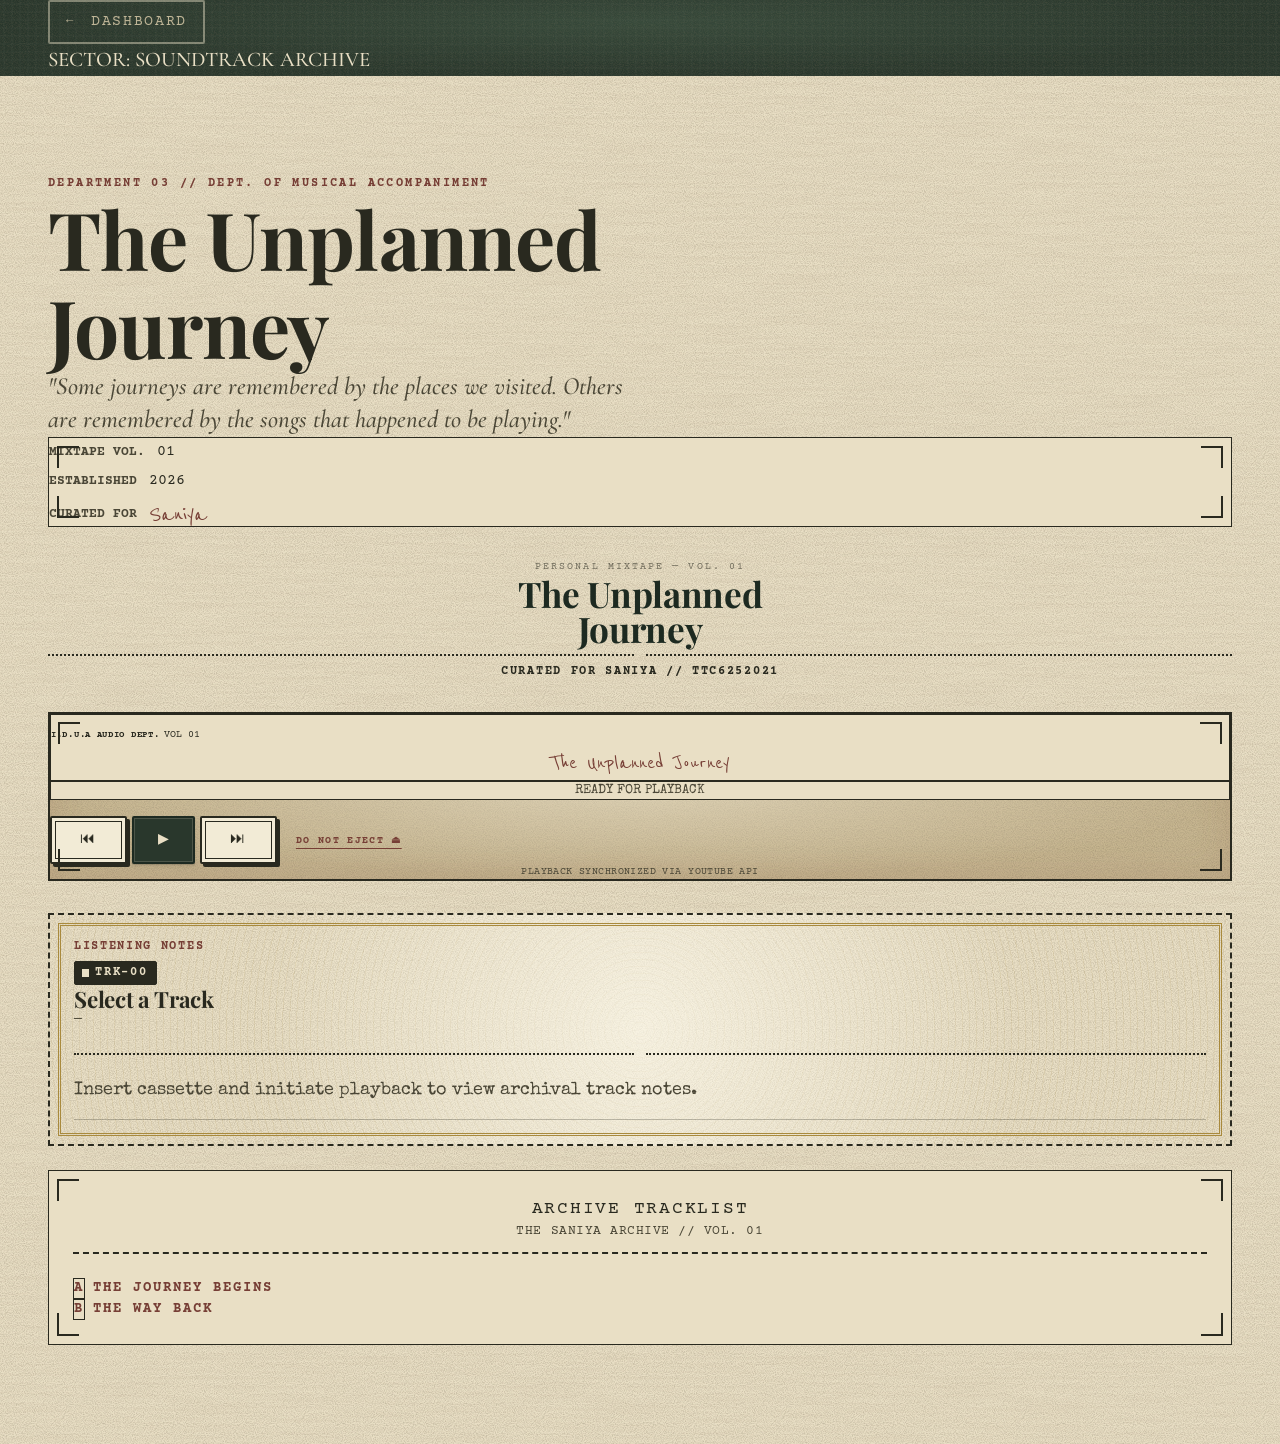
==== soundtrack.html @ a076aa83 "Create soundtrack.html" ====
<!DOCTYPE html>
<html lang="en" class="no-js">
<head>
  <meta charset="utf-8">
  <meta name="viewport" content="width=device-width, initial-scale=1, viewport-fit=cover">
  <meta name="theme-color" content="#29372C">
  <title>Soundtrack Archive · The Saniya Archive</title>
  <meta name="description" content="A personal music collection belonging to the fictional travel archive.">

  <!-- Fonts -->
  <link rel="preconnect" href="https://fonts.googleapis.com">
  <link rel="preconnect" href="https://fonts.gstatic.com" crossorigin>
  <link href="https://fonts.googleapis.com/css2?family=Cormorant+Garamond:ital,wght@0,500;0,600;0,700;1,500&family=Courier+Prime:ital,wght@0,400;0,700;1,400&family=Playfair+Display:wght@600;700;800&family=Reenie+Beanie&family=Special+Elite&display=swap" rel="stylesheet">

  <!-- Core Design System -->
  <link rel="stylesheet" href="css/style.css">
  <link rel="stylesheet" href="css/animations.css">
  <link rel="stylesheet" href="css/responsive.css">
  
  <!-- Soundtrack Specific Styles -->
  <link rel="stylesheet" href="css/soundtrack.css">
</head>
<body class="surface-grain page-enter">
  <a class="skip-link" href="#soundtrack-main">Skip to soundtrack</a>

  <!-- A. ARCHIVE HEADER -->
  <header class="archive-header surface-forest no-print">
    <div class="container container--max header-inner">
      <div class="header-brand">
        <a href="dashboard.html" class="btn btn--secondary btn--sm on-dark" style="border-color: var(--border-on-dark); color: var(--text-inverse-muted);" aria-label="Return to Dashboard">
          ← <span class="t-doc hidden-mobile" style="margin-left: 0.5rem;">DASHBOARD</span>
        </a>
      </div>
      <div class="header-meta">
        <span class="header-indicator">SECTOR: SOUNDTRACK ARCHIVE</span>
      </div>
    </div>
  </header>

  <!-- MAIN SOUNDTRACK VIEW -->
  <main id="soundtrack-main" class="container container--max section">
    
    <!-- B. INTRODUCTION -->
    <section class="registry-intro flex-between mb-6 stagger js-reveal">
      <div class="intro-text" style="max-width: 38rem;">
        <p class="t-eyebrow">Department 03 // Dept. of Musical Accompaniment</p>
        <h1 class="t-display mt-2">The Unplanned Journey</h1>
        <p class="t-subhead mt-2">"Some journeys are remembered by the places we visited. Others are remembered by the songs that happened to be playing."</p>
      </div>
      <div class="intro-meta surface-parchment border-ink p-4 frame-corners" style="min-width: 16rem;">
        <div class="doc-field"><span class="doc-field__label">MIXTAPE VOL.</span><span class="t-doc font-bold">01</span></div>
        <div class="doc-field"><span class="doc-field__label">ESTABLISHED</span><span class="t-doc font-bold">2026</span></div>
        <div class="doc-field"><span class="doc-field__label">CURATED FOR</span><span class="t-hand t-accent" style="font-size: 1.6rem; transform: translateY(4px); display: inline-block;">Saniya</span></div>
      </div>
    </section>

    <div class="grid grid--custom mt-6 js-reveal">
      
      <!-- C. THE LISTENING ROOM (Left Column) -->
      <div class="listening-room stack stack--lg">
        
        <!-- 1. Original Vintage Album Cover -->
        <div class="album-cover-wrapper lift" aria-label="Album cover: The Unplanned Journey">
          <div class="album-cover">
            <!-- CSS Illustrated Artwork -->
            <div class="album-art-sun"></div>
            <div class="album-art-road"></div>
            <!-- Cover Typography -->
            <div class="album-cover-text t-center">
              <p class="t-doc t-caps mb-1" style="font-size: 0.65rem; letter-spacing: 0.2em; color: rgba(41,41,31,0.6);">Personal Mixtape — Vol. 01</p>
              <h2 class="t-display" style="color: var(--forest-deep); line-height: 1; font-size: 2.2rem;">The Unplanned<br>Journey</h2>
              <div class="divider divider--dotted" style="border-color: rgba(41,41,31,0.3); margin-block: 0.5rem;"></div>
              <p class="t-label" style="color: var(--ink);">CURATED FOR SANIYA // TTC6252021</p>
            </div>
          </div>
        </div>

        <!-- 2. The Interactive Cassette Player -->
        <div class="cassette-deck surface-aged border-ink-2 frame-corners">
          
          <div class="cassette-physical mb-4" id="cassette-visual">
            <div class="cassette-shell">
              <div class="cassette-screws top-left"></div>
              <div class="cassette-screws top-right"></div>
              <div class="cassette-screws bottom-left"></div>
              <div class="cassette-screws bottom-right"></div>
              
              <div class="cassette-label surface-parchment border-ink">
                <div class="label-header flex-between mb-1">
                  <span class="t-doc t-caps" style="font-size: 0.55rem; font-weight: bold;">I.D.U.A Audio Dept.</span>
                  <span class="t-doc font-bold" style="font-size: 0.65rem;">VOL 01</span>
                </div>
                <div class="label-title t-center mb-1">
                  <span class="t-hand" style="font-size: 1.5rem; line-height: 1; color: var(--oxide);">The Unplanned Journey</span>
                </div>
                
                <div class="tape-window border-ink">
                  <div class="reel reel-left"><div class="reel-teeth"></div></div>
                  <div class="tape-bridge"></div>
                  <div class="reel reel-right"><div class="reel-teeth"></div></div>
                </div>

                <div class="label-footer mt-2 t-center">
                  <p class="t-note text-muted" style="font-size: 0.8rem;" id="cassette-status">READY FOR PLAYBACK</p>
                </div>
              </div>
              <div class="cassette-bottom-trap"></div>
            </div>
          </div>

          <!-- Controls -->
          <div class="cassette-controls flex-between">
            <button class="btn btn--doc control-btn" id="btn-prev" aria-label="Previous Track">
              <span class="control-icon">⏮</span>
            </button>
            <button class="btn btn--primary control-btn play-btn" id="btn-play-pause" aria-label="Play or Pause">
              <span class="control-icon" id="play-icon">▶</span>
            </button>
            <button class="btn btn--doc control-btn" id="btn-next" aria-label="Next Track">
              <span class="control-icon">⏭</span>
            </button>
            <button class="btn btn--text control-btn eject-btn" id="btn-eject" aria-label="Eject Cassette">
              <span class="t-label text-muted" style="font-size: 0.6rem;">DO NOT EJECT ⏏</span>
            </button>
          </div>

          <!-- Invisible YouTube Player Target -->
          <div id="yt-player-container" style="display: none;"></div>
          <p class="t-meta text-muted t-center mt-3" style="font-size: 0.65rem;">PLAYBACK SYNCHRONIZED VIA YOUTUBE API</p>

        </div>

        <!-- 3. Listening Notes (Revealed on play) -->
        <article class="listening-notes surface-certificate border-dashed p-5 lift" id="listening-notes-card">
          <div class="flex-between mb-3">
            <h3 class="t-label t-accent">Listening Notes</h3>
            <span class="badge badge--classified" id="track-id-badge">TRK-00</span>
          </div>
          <h4 class="t-display mb-1" id="note-title" style="font-size: 1.4rem;">Select a Track</h4>
          <p class="t-meta text-muted mb-3" id="note-artist">—</p>
          <div class="divider divider--dotted"></div>
          <p class="t-note text-secondary mt-3" id="note-description">Insert cassette and initiate playback to view archival track notes.</p>
          
          <div class="mt-4 pt-3 flex-between" style="border-top: 1px solid var(--border-soft);">
            <a href="#" target="_blank" rel="noopener noreferrer" id="external-link-btn" class="btn btn--text btn--sm" style="display: none;">Open Original Source ↗</a>
          </div>
        </article>

      </div>

      <!-- D. THE MIXTAPE INSERT (Right Column: Tracklist) -->
      <div class="mixtape-insert surface-parchment border-ink frame-corners p-5 shadow-floating">
        <header class="doc-header mb-5" style="border-bottom: 2px dashed var(--border-ink); padding-bottom: var(--sp-3);">
          <h3 class="t-doc font-bold t-caps" style="font-size: 1.1rem; letter-spacing: 0.1em;">Archive Tracklist</h3>
          <p class="t-meta text-muted mt-1">THE SANIYA ARCHIVE // VOL. 01</p>
        </header>

        <!-- Side A -->
        <div class="tracklist-side mb-5">
          <h4 class="t-label t-accent mb-3" style="font-size: 0.9rem; display: flex; align-items: center; gap: 0.5rem;">
            <span class="side-badge border-ink">A</span> THE JOURNEY BEGINS
          </h4>
          <ul class="tracklist-ul" id="tracklist-side-a">
            <!-- Populated via JS -->
          </ul>
        </div>

        <!-- Side B -->
        <div class="tracklist-side">
          <h4 class="t-label t-accent mb-3" style="font-size: 0.9rem; display: flex; align-items: center; gap: 0.5rem;">
            <span class="side-badge border-ink">B</span> THE WAY BACK
          </h4>
          <ul class="tracklist-ul" id="tracklist-side-b">
            <!-- Populated via JS -->
          </ul>
        </div>
      </div>

    </div>
  </main>

  <!-- Easter Egg Toast Container -->
  <div id="toast-container" class="toast-container" aria-live="polite"></div>

  <!-- Load YouTube IFrame API -->
  <script src="https://www.youtube.com/iframe_api"></script>
  <script src="js/soundtrack.js"></script>
</body>
</html>
---- css/style.css ----
/* ==========================================================================
   THE SANIYA ARCHIVE — style.css
   Stage 02 · Design System & Visual Identity
   --------------------------------------------------------------------------
   Contents
     01  Design tokens (colour, type, space, shadow, z-index, motion)
     02  Reset & base elements
     03  Typography classes
     04  Layout utilities (container, stack, grid, cluster)
     05  Paper surfaces & textures
     06  Borders, frames & dividers
     07  Buttons
     08  Form fields (fill-in-the-blank style)
     09  Cards (parchment, passport, document, classified, polaroid, ticket)
     10  Badges & labels
     11  Document components (header, serial, fields, signature, seal, barcode…)
     12  Stamps (CSS impression system)
     13  Envelope (structure only; motion lives in animations.css)
     14  Icons
     15  Utilities

   Naming: block, block__element, block--modifier. No framework, no prefix.
   Mobile-first: everything here is the mobile baseline. Larger screens are
   handled in responsive.css. Motion is handled in animations.css.
   ========================================================================== */


/* ==========================================================================
   01  DESIGN TOKENS
   ========================================================================== */
:root {

  /* ---- Raw palette ------------------------------------------------------ */
  /* Brief-mandated primaries */
  --parchment:      #E9DFC5;
  --aged-paper:     #C6B58F;
  --ink:            #29291F;
  --forest:         #29372C;
  --oxide:          #763E35;

  /* Supporting tones */
  --dusty-cream:    #F2EBD6;   /* lightest paper, raised surfaces      */
  --warm-beige:     #D9CBA6;   /* secondary background                 */
  --faded-brown:    #8A6F4D;   /* stains, faded print, archived        */
  --antique-gold:   #A98A3D;   /* seals, rules, ornaments              */
  --gold-light:     #CDAE66;   /* gold on dark surfaces                */
  --muted-olive:    #5F6238;   /* approved / field tones               */
  --ink-soft:       #4A4636;   /* secondary text                       */
  --ink-muted:      #5E5843;   /* tertiary text (AA on parchment)      */
  --forest-deep:    #1D2A21;
  --forest-light:   #3A4F40;
  --oxide-deep:     #5A2E27;
  --oxide-light:    #93534A;
  --stamp-teal:     #2F6F7E;   /* the oval "CALL ME IF YOU GET LOST" ink */
  --stamp-blue:     #2C4F7C;   /* "certified by" ink                   */

  /* ---- Semantic colour -------------------------------------------------- */
  /* Backgrounds */
  --bg-primary:     var(--parchment);
  --bg-secondary:   var(--warm-beige);
  --bg-aged:        var(--aged-paper);
  --bg-inverse:     var(--forest);
  --bg-inverse-deep:var(--forest-deep);

  /* Surfaces */
  --surface:        var(--dusty-cream);
  --surface-raised: #F7F1E0;
  --surface-sunken: var(--warm-beige);
  --surface-dark:   var(--forest);

  /* Text */
  --text-primary:   var(--ink);
  --text-secondary: var(--ink-soft);
  --text-muted:     var(--ink-muted);
  --text-inverse:   var(--parchment);
  --text-inverse-muted: #BFB597;
  --text-accent:    var(--oxide);
  --text-link:      var(--oxide);

  /* Accents */
  --accent-primary:   var(--forest);
  --accent-secondary: var(--oxide);
  --accent-gold:      var(--antique-gold);

  /* Borders */
  --border-ink:     var(--ink);
  --border-soft:    rgba(41, 41, 31, 0.28);
  --border-faint:   rgba(41, 41, 31, 0.14);
  --border-gold:    var(--antique-gold);
  --border-on-dark: rgba(233, 223, 197, 0.45);

  /* Interactive states */
  --interactive:         var(--forest);
  --interactive-hover:   var(--forest-light);
  --interactive-active:  var(--forest-deep);
  --interactive-wash:    rgba(41, 55, 44, 0.08);   /* hover tint on paper */
  --interactive-wash-strong: rgba(41, 55, 44, 0.16);
  --focus-ring:          var(--stamp-teal);
  --focus-ring-on-dark:  var(--gold-light);
  --disabled-bg:         rgba(41, 41, 31, 0.08);
  --disabled-text:       rgba(41, 41, 31, 0.45);
  --disabled-border:     rgba(41, 41, 31, 0.25);

  /* Status */
  --success:        #3F5B34;
  --success-wash:   rgba(63, 91, 52, 0.12);
  --warning:        #7A5212;
  --warning-wash:   rgba(169, 138, 61, 0.2);
  --danger:         var(--oxide);
  --danger-wash:    rgba(118, 62, 53, 0.12);
  --info:           var(--stamp-teal);
  --info-wash:      rgba(47, 111, 126, 0.12);

  /* ---- Typography ------------------------------------------------------- */
  --font-display: "Playfair Display", "Times New Roman", Georgia, serif;  /* headings            */
  --font-doc:     "Courier Prime", "Courier New", Courier, monospace;      /* official documents  */
  --font-type:    "Special Elite", "Courier New", Courier, monospace;      /* typewriter notes    */
  --font-serif:   "Cormorant Garamond", Georgia, "Times New Roman", serif; /* body / supporting   */
  --font-hand:    "Reenie Beanie", "Special Elite", cursive;               /* filled-in fields & signatures only */

  /* Fluid type scale (mobile-first; clamp handles every width) */
  --fs-display:   clamp(2.6rem, 1.6rem + 5.2vw, 5rem);
  --fs-h1:        clamp(2.1rem, 1.5rem + 3vw, 3.4rem);
  --fs-h2:        clamp(1.6rem, 1.25rem + 1.8vw, 2.4rem);
  --fs-h3:        clamp(1.25rem, 1.1rem + 0.8vw, 1.65rem);
  --fs-lead:      clamp(1.3rem, 1.2rem + 0.5vw, 1.55rem);
  --fs-body:      1.25rem;     /* Cormorant runs small; 20px reads as ~16px */
  --fs-body-sm:   1.1rem;
  --fs-doc:       0.9375rem;   /* 15px Courier Prime body inside documents  */
  --fs-meta:      0.8125rem;   /* 13px metadata                             */
  --fs-label:     0.75rem;     /* 12px uppercase labels                     */
  --fs-note:      1.1rem;      /* Special Elite annotations                 */
  --fs-hand:      1.9rem;      /* Reenie Beanie is small on the line        */

  --lh-tight:     1.1;
  --lh-heading:   1.2;
  --lh-snug:      1.35;
  --lh-body:      1.55;
  --lh-doc:       1.6;

  --ls-tight:    -0.01em;
  --ls-normal:    0;
  --ls-wide:      0.08em;
  --ls-label:     0.14em;
  --ls-stamp:     0.2em;

  --fw-regular:   400;
  --fw-medium:    500;
  --fw-semibold:  600;
  --fw-bold:      700;

  /* ---- Spacing (4px base, rem) ----------------------------------------- */
  --sp-0:   0;
  --sp-1:   0.25rem;   /*  4 */
  --sp-2:   0.5rem;    /*  8 */
  --sp-3:   0.75rem;   /* 12 */
  --sp-4:   1rem;      /* 16 */
  --sp-5:   1.5rem;    /* 24 */
  --sp-6:   2rem;      /* 32 */
  --sp-7:   3rem;      /* 48 */
  --sp-8:   4rem;      /* 64 */
  --sp-9:   6rem;      /* 96 */

  --section-space:  clamp(3rem, 2rem + 5vw, 6rem);
  --gutter:         1rem;               /* raised in responsive.css */
  --card-pad:       var(--sp-5);
  --card-pad-sm:    var(--sp-4);
  --touch-min:      48px;               /* minimum interactive target */

  /* ---- Widths ----------------------------------------------------------- */
  --w-narrow:   34rem;    /* single document / form          */
  --w-content:  44rem;    /* reading column                  */
  --w-wide:     64rem;    /* card grids                      */
  --w-max:      76rem;    /* showcase / desktop chrome       */

  /* ---- Radius (documents are square; the licence card is the exception) -- */
  --radius-0:       0;
  --radius-1:       2px;
  --radius-2:       4px;
  --radius-license: 1.6rem;   /* rounded passport / licence card corner */
  --radius-round:   50%;

  /* ---- Shadows (printed paper, never glossy UI) ------------------------ */
  --shadow-1: 0 1px 1px rgba(41, 41, 31, 0.18), 0 2px 4px rgba(41, 41, 31, 0.1);
  --shadow-2: 0 1px 2px rgba(41, 41, 31, 0.2), 0 4px 8px rgba(41, 41, 31, 0.14), 0 10px 18px -6px rgba(41, 41, 31, 0.16);
  --shadow-3: 0 2px 3px rgba(41, 41, 31, 0.22), 0 8px 16px rgba(41, 41, 31, 0.16), 0 22px 36px -10px rgba(41, 41, 31, 0.28);
  --shadow-stack: 0 2px 0 var(--dusty-cream), 0 3px 0 rgba(41, 41, 31, 0.28),
                  0 5px 0 var(--surface), 0 6px 0 rgba(41, 41, 31, 0.2),
                  0 14px 22px -6px rgba(41, 41, 31, 0.32);
  --shadow-hard:  3px 3px 0 var(--ink);
  --shadow-edge:  inset 0 0 36px rgba(118, 62, 53, 0.14);     /* aged paper edge burn */
  --shadow-press: inset 0 2px 5px rgba(41, 41, 31, 0.35);
  --shadow-photo: 0 2px 3px rgba(41, 41, 31, 0.3), 0 10px 18px -4px rgba(41, 41, 31, 0.4);

  /* ---- Layers ----------------------------------------------------------- */
  --z-below:    -1;
  --z-base:      0;
  --z-content:   1;
  --z-raised:   10;
  --z-stamp:    20;
  --z-sticky:  100;
  --z-overlay: 500;
  --z-modal:  1000;
  --z-toast:  1100;

  /* ---- Motion ----------------------------------------------------------- */
  --dur-fast:   150ms;
  --dur-base:   280ms;
  --dur-slow:   600ms;
  --dur-reveal: 700ms;
  --ease-paper: cubic-bezier(0.22, 0.61, 0.36, 1);   /* soft settle  */
  --ease-stamp: cubic-bezier(0.3, 0.8, 0.3, 1);      /* quick press  */
  --ease-flip:  cubic-bezier(0.45, 0.05, 0.25, 1);

  /* ---- Texture assets (paths are relative to this stylesheet) ----------- */
  --tx-grain:   url("../assets/textures/grain.svg");
  --tx-fibers:  url("../assets/textures/fibers.svg");
  --tx-stain:   url("../assets/textures/stain.svg");
  --tx-scuff:   url("../assets/textures/scuff.svg");
  --tx-weave:   url("../assets/textures/weave.svg");
  --tx-ink-mask:url("../assets/textures/ink-mask.svg");
  --img-star:       url("../assets/icons/star.svg");
  --img-star-light: url("../assets/icons/star-light.svg");
}


/* ==========================================================================
   02  RESET & BASE
   ========================================================================== */
*,
*::before,
*::after { box-sizing: border-box; }

html {
  -webkit-text-size-adjust: 100%;
  text-size-adjust: 100%;
  scroll-behavior: smooth;
  color-scheme: light;
}

body {
  margin: 0;
  min-height: 100vh;
  min-height: 100dvh;
  font-family: var(--font-serif);
  font-size: var(--fs-body);
  font-weight: var(--fw-medium);
  line-height: var(--lh-body);
  color: var(--text-primary);
  background-color: var(--bg-primary);
  background-image: var(--tx-grain), var(--tx-fibers);
  background-size: 240px 240px, 420px 420px;
  -webkit-font-smoothing: antialiased;
  -moz-osx-font-smoothing: grayscale;
  text-rendering: optimizeLegibility;
  overflow-x: hidden;
  /* keep content clear of phone notches / home bars */
  padding-left:  env(safe-area-inset-left);
  padding-right: env(safe-area-inset-right);
}

img, svg, video, canvas { display: block; max-width: 100%; height: auto; }
img { font-style: italic; }   /* alt text reads as a caption if an image fails */

h1, h2, h3, h4, h5, h6, p, figure, blockquote, dl, dd { margin: 0; }
ul, ol { margin: 0; padding: 0; list-style: none; }

button, input, select, textarea { font: inherit; color: inherit; }
button { cursor: pointer; }

a {
  color: var(--text-link);
  text-decoration-thickness: 1px;
  text-underline-offset: 0.2em;
  transition: color var(--dur-fast) var(--ease-paper);
}
a:hover { color: var(--oxide-deep); text-decoration-thickness: 2px; }

::selection { background: var(--forest); color: var(--parchment); }

:focus-visible {
  outline: 3px solid var(--focus-ring);
  outline-offset: 3px;
}
.on-dark :focus-visible,
.surface-forest :focus-visible { outline-color: var(--focus-ring-on-dark); }

[hidden] { display: none !important; }

.visually-hidden {
  position: absolute !important;
  width: 1px; height: 1px;
  margin: -1px; padding: 0; border: 0;
  overflow: hidden;
  clip: rect(0 0 0 0);
  clip-path: inset(50%);
  white-space: nowrap;
}

.skip-link {
  position: absolute;
  left: var(--sp-4); top: -4rem;
  z-index: var(--z-toast);
  padding: var(--sp-3) var(--sp-4);
  background: var(--ink); color: var(--parchment);
  font-family: var(--font-doc); font-size: var(--fs-meta);
  text-decoration: none;
}
.skip-link:focus { top: var(--sp-4); }


/* ==========================================================================
   03  TYPOGRAPHY CLASSES
   Each font has one job:
     Playfair Display ........ headings
     Courier Prime ........... anything printed on an official document
     Special Elite ........... typewritten annotations / notes
     Cormorant Garamond ...... body & supporting prose
     Reenie Beanie ........... ink written by hand (filled fields, signatures)
   ========================================================================== */
.t-display {
  font-family: var(--font-display);
  font-size: var(--fs-display);
  font-weight: var(--fw-bold);
  line-height: var(--lh-tight);
  letter-spacing: var(--ls-tight);
  text-wrap: balance;
}
.t-h1, h1 {
  font-family: var(--font-display);
  font-size: var(--fs-h1);
  font-weight: var(--fw-bold);
  line-height: var(--lh-heading);
  letter-spacing: var(--ls-tight);
  text-wrap: balance;
}
.t-h2, h2 {
  font-family: var(--font-display);
  font-size: var(--fs-h2);
  font-weight: var(--fw-semibold);
  line-height: var(--lh-heading);
  text-wrap: balance;
}
.t-h3, h3 {
  font-family: var(--font-display);
  font-size: var(--fs-h3);
  font-weight: var(--fw-semibold);
  line-height: var(--lh-snug);
}
.t-subhead {
  font-family: var(--font-serif);
  font-size: var(--fs-lead);
  font-style: italic;
  font-weight: var(--fw-medium);
  line-height: var(--lh-snug);
  color: var(--text-secondary);
}
.t-lead {
  font-size: var(--fs-lead);
  line-height: var(--lh-snug);
  text-wrap: pretty;
}
.t-body    { font-size: var(--fs-body);    line-height: var(--lh-body); text-wrap: pretty; }
.t-body-sm { font-size: var(--fs-body-sm); line-height: var(--lh-body); }

.t-doc {
  font-family: var(--font-doc);
  font-size: var(--fs-doc);
  line-height: var(--lh-doc);
  font-weight: var(--fw-regular);
}
.t-meta {
  font-family: var(--font-doc);
  font-size: var(--fs-meta);
  line-height: var(--lh-snug);
  letter-spacing: 0.04em;
  color: var(--text-secondary);
}
.t-label {
  font-family: var(--font-doc);
  font-size: var(--fs-label);
  font-weight: var(--fw-bold);
  line-height: 1.3;
  letter-spacing: var(--ls-label);
  text-transform: uppercase;
}
.t-note {
  font-family: var(--font-type);
  font-size: var(--fs-note);
  line-height: var(--lh-snug);
  color: var(--text-secondary);
}
.t-hand {
  font-family: var(--font-hand);
  font-size: var(--fs-hand);
  line-height: 1;
  color: var(--forest);
}
.t-eyebrow {
  font-family: var(--font-doc);
  font-size: var(--fs-label);
  font-weight: var(--fw-bold);
  letter-spacing: var(--ls-stamp);
  text-transform: uppercase;
  color: var(--text-accent);
}
.t-caps  { text-transform: uppercase; letter-spacing: var(--ls-wide); }
.t-center { text-align: center; }
.t-accent { color: var(--text-accent); }
.t-muted  { color: var(--text-muted); }

/* Prose: default long-form reading styles */
.prose > * + * { margin-top: var(--sp-4); }
.prose p { text-wrap: pretty; max-width: 62ch; }
.prose em { font-style: italic; }
.prose strong { font-weight: var(--fw-bold); }
.prose blockquote {
  padding-left: var(--sp-4);
  border-left: 3px double var(--border-gold);
  font-style: italic;
  color: var(--text-secondary);
}
/* A drop cap for editorial openings */
.dropcap::first-letter {
  float: left;
  font-family: var(--font-display);
  font-weight: var(--fw-bold);
  font-size: 3.6em;
  line-height: 0.82;
  padding: 0.06em 0.1em 0 0;
  color: var(--oxide);
}


/* ==========================================================================
   04  LAYOUT UTILITIES
   ========================================================================== */
.container {
  width: min(100% - 2 * var(--gutter), var(--w-wide));
  margin-inline: auto;
}
.container--narrow  { width: min(100% - 2 * var(--gutter), var(--w-narrow)); }
.container--content { width: min(100% - 2 * var(--gutter), var(--w-content)); }
.container--max     { width: min(100% - 2 * var(--gutter), var(--w-max)); }

.section { padding-block: var(--section-space); }
.section--tight { padding-block: calc(var(--section-space) / 2); }

/* Vertical rhythm: space children by --stack-gap */
.stack > * + * { margin-top: var(--stack-gap, var(--sp-4)); }
.stack--sm { --stack-gap: var(--sp-2); }
.stack--lg { --stack-gap: var(--sp-6); }

/* Horizontal wrapping group (buttons, badges) */
.cluster {
  display: flex;
  flex-wrap: wrap;
  align-items: center;
  gap: var(--cluster-gap, var(--sp-3));
}
.cluster--center { justify-content: center; }
.cluster--lg { --cluster-gap: var(--sp-5); }

/* Grids collapse to one column on mobile; responsive.css widens them */
.grid { display: grid; gap: var(--grid-gap, var(--sp-5)); }
.grid--2, .grid--3, .grid--4 { grid-template-columns: 1fr; }
.grid--auto { grid-template-columns: repeat(auto-fit, minmax(min(100%, 16rem), 1fr)); }
.grid--center { justify-items: center; }

/* Image behaviour */
.img-cover { width: 100%; height: 100%; object-fit: cover; }
.img-ratio { aspect-ratio: var(--ratio, 4 / 3); overflow: hidden; }
.img-ratio > img { width: 100%; height: 100%; object-fit: cover; }
.img-sepia { filter: sepia(0.35) contrast(0.96) saturate(0.85); }


/* ==========================================================================
   05  PAPER SURFACES & TEXTURES
   Seven reusable surfaces. All set their own text colour, so a section can
   swap surface without touching anything inside it.
     .surface-parchment   clean parchment
     .surface-aged        aged paper with edge burn
     .surface-grain       parchment with visible grain & fibres
     .surface-forest      dark forest-green document stock
     .surface-letter      old ruled letter paper
     .surface-certificate parchment + guilloche + gold inner rule
     .surface-distressed  stained, scuffed document
   Textures are small tiling SVGs (<2 KB each) in assets/textures/.
   ========================================================================== */
.surface-parchment {
  color: var(--text-primary);
  background-color: var(--parchment);
}

.surface-grain {
  color: var(--text-primary);
  background-color: var(--parchment);
  background-image: var(--tx-grain), var(--tx-fibers);
  background-size: 240px 240px, 420px 420px;
}

.surface-aged {
  color: var(--text-primary);
  background-color: var(--aged-paper);
  background-image:
    radial-gradient(ellipse at 50% 45%, rgba(242, 235, 214, 0.5) 0%, rgba(242, 235, 214, 0) 70%),
    var(--tx-fibers),
    var(--tx-grain);
  background-size: 100% 100%, 420px 420px, 240px 240px;
  box-shadow: var(--shadow-edge);
}

.surface-forest {
  color: var(--text-inverse);
  background-color: var(--forest);
  background-image:
    radial-gradient(ellipse at 50% 30%, rgba(90, 120, 96, 0.28) 0%, rgba(41, 55, 44, 0) 70%),
    var(--tx-weave),
    var(--tx-grain);
  background-size: 100% 100%, 8px 8px, 240px 240px;
  --text-secondary: var(--text-inverse-muted);
  --text-muted: var(--text-inverse-muted);
  --text-accent: var(--gold-light);
  --text-link: var(--gold-light);
  --border-ink: var(--parchment);
  --border-soft: var(--border-on-dark);
}

/* Cream stock with faint rules and a left margin line, like a written letter. */
.surface-letter {
  color: var(--text-primary);
  background-color: var(--dusty-cream);
  background-image:
    linear-gradient(90deg, transparent 3.2rem, rgba(118, 62, 53, 0.28) 3.2rem,
      rgba(118, 62, 53, 0.28) calc(3.2rem + 1px), transparent calc(3.2rem + 1px)),
    repeating-linear-gradient(180deg, transparent 0, transparent 1.74rem,
      rgba(47, 111, 126, 0.2) 1.74rem, rgba(47, 111, 126, 0.2) calc(1.74rem + 1px)),
    linear-gradient(90deg, rgba(41, 41, 31, 0) 48%, rgba(41, 41, 31, 0.06) 50%, rgba(41, 41, 31, 0) 52%), /* centre fold */
    var(--tx-fibers);
  background-size: 100% 100%, 100% 1.75rem, 100% 100%, 420px 420px;
  background-position: 0 0, 0 1.2rem, 0 0, 0 0;
  line-height: 1.75rem;
}
.surface-letter > * { padding-left: 4rem; }   /* keep text right of the margin line */

/* Certificate: soft lit centre, guilloche rosette, double gold inner rule. */
.surface-certificate {
  position: relative;
  color: var(--text-primary);
  background-color: var(--parchment);
  background-image:
    radial-gradient(circle at 50% 50%, rgba(255, 252, 240, 0.65) 0%, rgba(255, 252, 240, 0) 62%),
    repeating-radial-gradient(circle at 50% 50%, rgba(169, 138, 61, 0.1) 0 1px, transparent 1px 7px),
    var(--tx-grain);
  background-size: 100% 100%, 100% 100%, 240px 240px;
}
.surface-certificate::before {
  content: "";
  position: absolute;
  inset: var(--sp-2);
  border: 3px double var(--border-gold);
  pointer-events: none;
}

/* Distressed: coffee-ring stains, scuffs and a tea-coloured edge. */
.surface-distressed {
  color: var(--text-primary);
  background-color: var(--parchment);
  background-image:
    var(--tx-stain),
    var(--tx-scuff),
    radial-gradient(ellipse at 50% 50%, rgba(233, 223, 197, 0) 55%, rgba(138, 111, 77, 0.35) 100%),
    var(--tx-grain);
  background-size: 140% 140%, 360px 360px, 100% 100%, 240px 240px;
  background-position: 30% 40%, 0 0, 0 0, 0 0;
  box-shadow: var(--shadow-edge);
}


/* ==========================================================================
   06  BORDERS, FRAMES & DIVIDERS
   ========================================================================== */
.border-ink     { border: 1px solid var(--border-ink); }
.border-ink-2   { border: 2px solid var(--border-ink); }
.border-double  { border: 4px double var(--border-ink); }
.border-dashed  { border: 2px dashed var(--border-ink); }
.border-soft    { border: 1px solid var(--border-soft); }
.border-gold    { border: 3px double var(--border-gold); }

/* Inset keyline: a printed rule set inside the paper edge */
.border-inset { position: relative; }
.border-inset::after {
  content: "";
  position: absolute;
  inset: var(--sp-2);
  border: 1px solid var(--border-ink);
  pointer-events: none;
}

/* Decorative corners: four L-shaped brackets, size via --corner-size */
.frame-corners {
  --corner-size: 1.4rem;
  --corner-weight: 2px;
  --corner-color: var(--border-ink);
  --corner-inset: var(--sp-2);
  position: relative;
}
.frame-corners::before {
  content: "";
  position: absolute;
  inset: var(--corner-inset);
  pointer-events: none;
  background:
    linear-gradient(var(--corner-color), var(--corner-color)) top left     / var(--corner-size) var(--corner-weight),
    linear-gradient(var(--corner-color), var(--corner-color)) top left     / var(--corner-weight) var(--corner-size),
    linear-gradient(var(--corner-color), var(--corner-color)) top right    / var(--corner-size) var(--corner-weight),
    linear-gradient(var(--corner-color), var(--corner-color)) top right    / var(--corner-weight) var(--corner-size),
    linear-gradient(var(--corner-color), var(--corner-color)) bottom left  / var(--corner-size) var(--corner-weight),
    linear-gradient(var(--corner-color), var(--corner-color)) bottom left  / var(--corner-weight) var(--corner-size),
    linear-gradient(var(--corner-color), var(--corner-color)) bottom right / var(--corner-size) var(--corner-weight),
    linear-gradient(var(--corner-color), var(--corner-color)) bottom right / var(--corner-weight) var(--corner-size);
  background-repeat: no-repeat;
}
.frame-corners--gold { --corner-color: var(--antique-gold); }

/* Star frame: a ring of stars like the licence card. The stars sit in ::before
   (top & bottom rows) and ::after (left & right columns); `space` repeat keeps
   them evenly distributed with none clipped, at any width. */
.frame-stars {
  --star-size: 1.35rem;
  --star-edge: 0.55rem;
  --star-gap: 0.6rem;
  --star-img-active: var(--img-star);
  position: relative;
  padding: calc(var(--star-edge) + var(--star-size) + var(--sp-4));
}
.frame-stars--light { --star-img-active: var(--img-star-light); }
.frame-stars::before,
.frame-stars::after {
  content: "";
  position: absolute;
  pointer-events: none;
  background-image: var(--star-img-active), var(--star-img-active);
}
.frame-stars::before {
  inset: var(--star-edge);
  background-size: calc(var(--star-size) * 2.3) var(--star-size);   /* wider tile = breathing room */
  background-position: top left, bottom left;
  background-repeat: space no-repeat, space no-repeat;
}
.frame-stars::after {
  inset: calc(var(--star-edge) + var(--star-size) + var(--star-gap)) var(--star-edge);
  background-size: var(--star-size) calc(var(--star-size) * 2.3);
  background-position: top left, top right;
  background-repeat: no-repeat space, no-repeat space;
}
.frame-stars > * { position: relative; z-index: var(--z-content); }

/* Dividers. Optional child (icon / text) sits in the middle. */
.divider {
  display: flex;
  align-items: center;
  gap: var(--sp-3);
  color: var(--border-ink);
  margin-block: var(--sp-5);
}
.divider::before,
.divider::after {
  content: "";
  flex: 1;
  height: 1px;
  background: currentColor;
}
.divider > * { flex: none; font-size: var(--fs-label); }
.divider--double::before,
.divider--double::after { height: 5px; background: none; border-block: 1px solid currentColor; }
.divider--dashed::before,
.divider--dashed::after { background: none; border-top: 2px dashed currentColor; height: 0; }
.divider--dotted::before,
.divider--dotted::after { background: none; border-top: 2px dotted currentColor; height: 0; }
.divider--gold { color: var(--antique-gold); }

/* Ornate: line — diamond — line, no child required */
.divider--ornate { gap: 0; }
.divider--ornate::before { background: linear-gradient(90deg, transparent, currentColor); }
.divider--ornate::after  { background: linear-gradient(270deg, transparent, currentColor); }
.divider--ornate > * { display: none; }
.divider--ornate span:first-child { display: block; }
.divider__diamond {
  display: block;
  width: 0.55rem; height: 0.55rem;
  margin-inline: var(--sp-3);
  background: currentColor;
  transform: rotate(45deg);
}

/* Perforation: the tear-line on a ticket */
.perforation {
  height: 0;
  border-top: 2px dashed var(--border-ink);
  opacity: 0.7;
}


/* ==========================================================================
   07  BUTTONS
   .btn + one of: --primary --secondary --text --doc, optional --danger --sm
   --block. Disabled: [disabled], [aria-disabled="true"] or .is-disabled.
   All hit-targets are at least 48px tall.
   ========================================================================== */
.btn {
  --btn-bg: transparent;
  --btn-fg: var(--ink);
  --btn-border: var(--ink);
  display: inline-flex;
  align-items: center;
  justify-content: center;
  gap: var(--sp-2);
  min-height: var(--touch-min);
  min-width: var(--touch-min);
  padding: 0.7rem 1.5rem;
  font-family: var(--font-doc);
  font-size: var(--fs-meta);
  font-weight: var(--fw-bold);
  letter-spacing: var(--ls-label);
  line-height: 1.2;
  text-transform: uppercase;
  text-decoration: none;
  text-align: center;
  color: var(--btn-fg);
  background: var(--btn-bg);
  border: 2px solid var(--btn-border);
  border-radius: var(--radius-1);
  cursor: pointer;
  -webkit-tap-highlight-color: transparent;
  user-select: none;
  transition:
    background-color var(--dur-fast) var(--ease-paper),
    color var(--dur-fast) var(--ease-paper),
    border-color var(--dur-fast) var(--ease-paper),
    box-shadow var(--dur-fast) var(--ease-paper),
    transform var(--dur-fast) var(--ease-paper);
}
.btn:hover { text-decoration: none; }
.btn:active { transform: translateY(1px); }

/* Primary: forest-green ink block */
.btn--primary {
  --btn-bg: var(--forest);
  --btn-fg: var(--parchment);
  --btn-border: var(--forest-deep);
  box-shadow: inset 0 0 0 1px rgba(233, 223, 197, 0.18), var(--shadow-1);
}
.btn--primary:hover  { --btn-bg: var(--forest-light); color: var(--parchment); }
.btn--primary:active { --btn-bg: var(--forest-deep);  box-shadow: var(--shadow-press); }

/* Secondary: outlined */
.btn--secondary { --btn-border: var(--ink); }
.btn--secondary:hover  { --btn-bg: var(--interactive-wash); color: var(--ink); }
.btn--secondary:active { --btn-bg: var(--interactive-wash-strong); }

/* Text-only */
.btn--text {
  --btn-fg: var(--oxide);
  --btn-border: transparent;
  padding-inline: var(--sp-3);
  text-decoration: underline;
  text-decoration-thickness: 1px;
  text-underline-offset: 0.35em;
}
.btn--text:hover  { --btn-fg: var(--oxide-deep); --btn-bg: var(--danger-wash); text-decoration-thickness: 2px; }
.btn--text:active { --btn-bg: rgba(118, 62, 53, 0.2); }

/* Vintage document button: a paper tag with a hard printed shadow */
.btn--doc {
  --btn-bg: var(--dusty-cream);
  --btn-fg: var(--ink);
  --btn-border: var(--ink);
  font-family: var(--font-type);
  font-weight: var(--fw-regular);
  font-size: 0.95rem;
  letter-spacing: 0.1em;
  padding-inline: 1.75rem;
  box-shadow: var(--shadow-hard), inset 0 0 0 3px var(--dusty-cream), inset 0 0 0 4px var(--ink);
}
.btn--doc:hover  { transform: translate(-1px, -1px); box-shadow: 4px 4px 0 var(--ink), inset 0 0 0 3px var(--dusty-cream), inset 0 0 0 4px var(--ink); }
.btn--doc:active { transform: translate(3px, 3px);   box-shadow: 0 0 0 var(--ink), inset 0 0 0 3px var(--dusty-cream), inset 0 0 0 4px var(--ink); }

/* Modifiers */
.btn--danger  { --btn-bg: var(--oxide); --btn-fg: var(--parchment); --btn-border: var(--oxide-deep); }
.btn--danger:hover  { --btn-bg: var(--oxide-light); color: var(--parchment); }
.btn--danger:active { --btn-bg: var(--oxide-deep); }
.btn--sm    { min-height: 44px; padding: 0.5rem 1rem; font-size: var(--fs-label); }
.btn--block { display: flex; width: 100%; }

/* On dark (forest) surfaces */
.on-dark .btn--primary, .surface-forest .btn--primary {
  --btn-bg: var(--parchment); --btn-fg: var(--forest-deep); --btn-border: var(--parchment);
}
.on-dark .btn--primary:hover, .surface-forest .btn--primary:hover { --btn-bg: #fff9e6; color: var(--forest-deep); }
.on-dark .btn--secondary, .surface-forest .btn--secondary { --btn-fg: var(--parchment); --btn-border: var(--parchment); }
.on-dark .btn--secondary:hover, .surface-forest .btn--secondary:hover { --btn-bg: rgba(233, 223, 197, 0.12); color: var(--parchment); }
.on-dark .btn--text, .surface-forest .btn--text { --btn-fg: var(--gold-light); }

/* Disabled */
.btn:disabled,
.btn[aria-disabled="true"],
.btn.is-disabled {
  --btn-bg: var(--disabled-bg);
  --btn-fg: var(--disabled-text);
  --btn-border: var(--disabled-border);
  color: var(--disabled-text);
  background: var(--disabled-bg);
  border-color: var(--disabled-border);
  border-style: dashed;
  box-shadow: none;
  cursor: not-allowed;
  transform: none;
  text-decoration: none;
  pointer-events: none;
}


/* ==========================================================================
   08  FORM FIELDS
   Fields look like blanks on a printed form: a typed label above a ruled line.
   ========================================================================== */
.input,
.textarea {
  display: block;
  width: 100%;
  min-height: var(--touch-min);
  padding: 0.6rem 0.75rem;
  font-family: var(--font-doc);
  font-size: 1rem;               /* >=16px stops iOS zooming on focus */
  color: var(--ink);
  background: rgba(247, 241, 224, 0.7);
  border: 1px solid var(--border-ink);
  border-bottom-width: 2px;
  border-radius: var(--radius-1);
  transition: background-color var(--dur-fast) var(--ease-paper), box-shadow var(--dur-fast) var(--ease-paper);
}
.input::placeholder, .textarea::placeholder { color: var(--text-muted); font-style: italic; }
.input:hover, .textarea:hover { background: var(--surface-raised); }
.input:focus-visible, .textarea:focus-visible {
  background: var(--surface-raised);
  outline: 3px solid var(--focus-ring);
  outline-offset: 2px;
}
.input:disabled { background: var(--disabled-bg); color: var(--disabled-text); border-style: dashed; cursor: not-allowed; }
.input[aria-invalid="true"] { border-color: var(--danger); box-shadow: inset 3px 0 0 var(--danger); }
.textarea { min-height: 7rem; resize: vertical; line-height: var(--lh-doc); }
.field-label { display: block; margin-bottom: var(--sp-1); }
.field-hint  { margin-top: var(--sp-1); }


/* ==========================================================================
   09  CARDS
   All cards are square-ish paper. Surfaces are combinable:
     <article class="card surface-aged"> … </article>
   ========================================================================== */

/* ---- A. Standard parchment card ---------------------------------------- */
.card {
  position: relative;
  padding: var(--card-pad);
  background-color: var(--surface);
  background-image: var(--tx-grain);
  background-size: 240px 240px;
  border: 1px solid var(--border-ink);
  border-radius: var(--radius-1);
  box-shadow: var(--shadow-2);
  color: var(--text-primary);
}
.card--flat    { box-shadow: none; }
.card--stacked { box-shadow: var(--shadow-stack); }
.card--tight   { padding: var(--card-pad-sm); }
.card__title   { font-family: var(--font-display); font-size: var(--fs-h3); font-weight: var(--fw-semibold); line-height: var(--lh-snug); }
.card__meta    { margin-bottom: var(--sp-2); }
.card__body    { margin-top: var(--sp-3); }
.card__footer  { margin-top: var(--sp-4); padding-top: var(--sp-3); border-top: 1px dashed var(--border-soft); }

/* ---- B. Passport / licence card ----------------------------------------
   Rounded card with a star frame, photo on the left and fields on the right.
   Reproduces the layout of the "Permanent License of Travel". */
.card--passport {
  --star-size: 1.1rem;
  --star-edge: 0.5rem;
  padding-block: calc(var(--star-edge) + var(--star-size) + var(--sp-4));
  border: 2px solid var(--ink);
  border-radius: var(--radius-license);
  box-shadow: var(--shadow-3), inset 0 0 0 1px rgba(242, 235, 214, 0.5), var(--shadow-edge);
  background-color: #EBDDB8;
  background-image:
    radial-gradient(ellipse at 50% 40%, rgba(255, 250, 230, 0.55), rgba(255, 250, 230, 0) 70%),
    var(--tx-stain), var(--tx-fibers), var(--tx-grain);
  background-size: 100% 100%, 160% 160%, 420px 420px, 240px 240px;
  background-position: 0 0, 70% 100%, 0 0, 0 0;
}
.passport__layout { display: grid; gap: var(--sp-5); }
.passport__title {
  font-family: var(--font-doc);
  font-weight: var(--fw-bold);
  font-size: 0.95rem;
  letter-spacing: var(--ls-wide);
  text-transform: uppercase;
  text-align: center;
}
.passport__number {
  margin-top: var(--sp-1);
  font-family: var(--font-doc);
  font-weight: var(--fw-bold);
  font-size: 1.4rem;
  letter-spacing: 0.04em;
  text-align: center;
}

/* ---- C. Document card --------------------------------------------------- */
.card--document {
  padding: var(--sp-5);
  background-color: var(--dusty-cream);
  background-image: var(--tx-fibers), var(--tx-grain);
  background-size: 420px 420px, 240px 240px;
  border: 1px solid var(--ink);
  box-shadow: var(--shadow-2);
  font-family: var(--font-doc);
  font-size: var(--fs-doc);
  line-height: var(--lh-doc);
}
.card--document::after {          /* inner keyline */
  content: "";
  position: absolute;
  inset: 0.4rem;
  border: 1px solid var(--border-soft);
  pointer-events: none;
}
.card--document .card__title { font-family: var(--font-doc); font-weight: var(--fw-bold); text-transform: uppercase; letter-spacing: var(--ls-wide); font-size: 1rem; }

/* ---- D. Classified document card --------------------------------------- */
.card--classified {
  --text-secondary: var(--text-inverse-muted);
  --border-ink: var(--parchment);
  overflow: hidden;
  padding: var(--sp-5);
  padding-top: calc(var(--sp-5) + 1.9rem);
  color: var(--text-inverse);
  background-color: var(--forest);
  background-image:
    radial-gradient(ellipse at 50% 20%, rgba(90, 120, 96, 0.25), rgba(41, 55, 44, 0) 70%),
    var(--tx-weave), var(--tx-grain);
  background-size: 100% 100%, 8px 8px, 240px 240px;
  border: 1px solid var(--forest-deep);
  outline: 1px solid var(--border-on-dark);
  outline-offset: -0.45rem;
  font-family: var(--font-doc);
  font-size: var(--fs-doc);
  line-height: var(--lh-doc);
}
.card--classified::before {       /* diagonal-hatched CLASSIFIED ribbon */
  content: "CLASSIFIED";
  position: absolute;
  inset: 0 0 auto 0;
  padding: 0.35rem 0;
  text-align: center;
  font-weight: var(--fw-bold);
  font-size: var(--fs-label);
  letter-spacing: 0.6em;
  text-indent: 0.6em;
  color: var(--parchment);
  background:
    repeating-linear-gradient(135deg, rgba(0, 0, 0, 0.14) 0 6px, transparent 6px 12px),
    var(--oxide);
  border-bottom: 1px solid var(--oxide-deep);
}
.card--classified .card__title { font-family: var(--font-doc); text-transform: uppercase; letter-spacing: var(--ls-wide); font-size: 1rem; font-weight: var(--fw-bold); }

/* Redaction bar. Reveals on hover/focus so keyboard & touch users can read it
   (tabindex="0" in markup). Text stays in the DOM for screen readers. */
.redact {
  padding: 0 0.25em;
  color: transparent;
  background: var(--ink);
  border-radius: 1px;
  box-decoration-break: clone;
  -webkit-box-decoration-break: clone;
  cursor: help;
  transition: color var(--dur-base) var(--ease-paper), background-color var(--dur-base) var(--ease-paper);
}
.card--classified .redact { background: #0f1511; }
.redact:hover,
.redact:focus-visible,
.redact.is-revealed { color: inherit; background: rgba(118, 62, 53, 0.35); }

/* ---- E. Photograph / Polaroid ------------------------------------------ */
.card--polaroid {
  --tilt: -2deg;
  position: relative;
  max-width: 17rem;
  padding: 0.8rem 0.8rem 0.4rem;
  background-color: #F6F0DF;
  background-image: var(--tx-grain);
  background-size: 240px 240px;
  border: 1px solid rgba(41, 41, 31, 0.25);
  border-radius: var(--radius-1);
  box-shadow: var(--shadow-photo);
  transform: rotate(var(--tilt));
}
.card--polaroid::before {         /* masking-tape strip */
  content: "";
  position: absolute;
  top: -0.8rem; left: 50%;
  width: 5.2rem; height: 1.6rem;
  transform: translateX(-50%) rotate(2deg);
  background: rgba(205, 174, 102, 0.55);
  border-inline: 1px dashed rgba(41, 41, 31, 0.15);
  box-shadow: 0 1px 2px rgba(41, 41, 31, 0.15);
}
.polaroid__photo {
  aspect-ratio: 1 / 1;
  overflow: hidden;
  background:
    radial-gradient(ellipse at 40% 35%, rgba(233, 223, 197, 0.35), transparent 60%),
    linear-gradient(160deg, #6f7a62, #3a4a3c);
  box-shadow: inset 0 0 0 1px rgba(41, 41, 31, 0.5), inset 0 0 18px rgba(0, 0, 0, 0.35);
}
.polaroid__photo > img { width: 100%; height: 100%; object-fit: cover; filter: sepia(0.2) contrast(0.95); }
.polaroid__caption {
  padding: 0.7rem 0.25rem 0.5rem;
  font-family: var(--font-hand);
  font-size: 1.7rem;
  line-height: 1.05;
  text-align: center;
  color: var(--forest);
}
.card--polaroid.tilt-r { --tilt: 2.5deg; }
.card--polaroid.tilt-0 { --tilt: 0deg; }

/* Photo with a thin offset keyline and typewritten caption (as on the licence) */
.photo-frame { position: relative; padding: 0.4rem; border: 1px solid var(--border-soft); }
.photo-frame > img,
.photo-frame__image {
  width: 100%;
  aspect-ratio: 4 / 5;
  object-fit: cover;
  background: linear-gradient(160deg, #6f7a62, #3a4a3c);
  box-shadow: var(--shadow-photo);
}
.photo-frame figcaption {
  margin-top: var(--sp-2);
  font-family: var(--font-doc);
  font-size: 0.75rem;
  font-style: italic;
  color: var(--text-secondary);
}

/* ---- F. Ticket ---------------------------------------------------------- 
   Wrap in .ticket for the drop-shadow (mask would clip a box-shadow):
   <div class="ticket"><article class="card--ticket">…</article></div>
   Put the stub in .ticket__stub; the notch lines up with --stub-y. */
.ticket { filter: drop-shadow(0 2px 2px rgba(41, 41, 31, 0.25)) drop-shadow(0 8px 10px rgba(41, 41, 31, 0.18)); }
.card--ticket {
  --notch: 0.7rem;
  --stub-y: 72%;
  position: relative;
  padding: var(--sp-5);
  background-color: var(--dusty-cream);
  background-image:
    linear-gradient(90deg, rgba(118, 62, 53, 0.08), rgba(118, 62, 53, 0) 18%),
    var(--tx-fibers), var(--tx-grain);
  background-size: 100% 100%, 420px 420px, 240px 240px;
  font-family: var(--font-doc);
  font-size: var(--fs-doc);
  line-height: var(--lh-doc);
  border-radius: var(--radius-1);
  -webkit-mask:
    radial-gradient(circle var(--notch) at 0 var(--stub-y), #0000 97%, #000) left  / 51% 100% no-repeat,
    radial-gradient(circle var(--notch) at 100% var(--stub-y), #0000 97%, #000) right / 51% 100% no-repeat;
          mask:
    radial-gradient(circle var(--notch) at 0 var(--stub-y), #0000 97%, #000) left  / 51% 100% no-repeat,
    radial-gradient(circle var(--notch) at 100% var(--stub-y), #0000 97%, #000) right / 51% 100% no-repeat;
}
.card--ticket::before {           /* dashed ticket border */
  content: "";
  position: absolute;
  inset: 0.45rem;
  border: 2px dashed var(--border-ink);
  opacity: 0.75;
  pointer-events: none;
}
.ticket__route {
  display: flex;
  align-items: center;
  justify-content: space-between;
  gap: var(--sp-3);
  font-family: var(--font-display);
  font-size: var(--fs-h2);
  font-weight: var(--fw-bold);
  line-height: 1;
}
.ticket__route .icon { font-size: 1.4rem; color: var(--oxide); flex: none; }
.ticket__stub {
  margin-top: var(--sp-4);
  padding-top: var(--sp-4);
  border-top: 2px dashed var(--border-ink);
}


/* ==========================================================================
   10  BADGES & LABELS
   Status is carried by shape AND colour (never colour alone).
     approved ● verified ◆ classified ■ pending ○ archived — expired ×
   ========================================================================== */
.badge {
  --badge-fg: var(--ink);
  --badge-bg: transparent;
  --badge-border: var(--ink);
  display: inline-flex;
  align-items: center;
  gap: 0.5em;
  padding: 0.3em 0.7em 0.3em 0.6em;
  font-family: var(--font-doc);
  font-size: var(--fs-label);
  font-weight: var(--fw-bold);
  letter-spacing: var(--ls-label);
  line-height: 1.2;
  text-transform: uppercase;
  white-space: nowrap;
  color: var(--badge-fg);
  background: var(--badge-bg);
  border: 1.5px solid var(--badge-border);
  border-radius: var(--radius-1);
}
.badge::before {
  content: "";
  flex: none;
  width: 0.6em; height: 0.6em;
  background: currentColor;
  border-radius: 50%;
}
.badge--approved   { --badge-fg: var(--success); --badge-bg: var(--success-wash); --badge-border: var(--success); }
.badge--verified   { --badge-fg: var(--stamp-teal); --badge-bg: var(--info-wash); --badge-border: var(--stamp-teal); }
.badge--verified::before { border-radius: 0; transform: rotate(45deg) scale(0.9); }
.badge--classified { --badge-fg: var(--parchment); --badge-bg: var(--ink); --badge-border: var(--ink); }
.badge--classified::before { border-radius: 0; }
.badge--pending    { --badge-fg: var(--warning); --badge-bg: var(--warning-wash); --badge-border: var(--warning); }
.badge--pending::before { background: none; border: 2px solid currentColor; }
.badge--archived   { --badge-fg: var(--faded-brown); --badge-border: var(--faded-brown); border-style: dashed; color: #6D563A; }
.badge--archived::before { width: 0.8em; height: 2px; border-radius: 0; }
.badge--expired    { --badge-fg: var(--oxide); --badge-bg: var(--danger-wash); --badge-border: var(--oxide); text-decoration: line-through; text-decoration-thickness: 1.5px; }
.badge--expired::before {
  background: none; width: 0.8em; height: 0.8em;
  background:
    linear-gradient(45deg,  transparent 42%, currentColor 42% 58%, transparent 58%),
    linear-gradient(-45deg, transparent 42%, currentColor 42% 58%, transparent 58%);
  border-radius: 0;
}
.badge--solid.badge--approved { --badge-fg: var(--parchment); --badge-bg: var(--success); }
.badge--solid.badge--pending  { --badge-fg: var(--ink); --badge-bg: var(--gold-light); --badge-border: var(--antique-gold); }
.badge--solid.badge--expired  { --badge-fg: var(--parchment); --badge-bg: var(--oxide); }

/* Plain label: a typed field heading */
.label {
  display: inline-block;
  padding: 0.15em 0.5em;
  font-family: var(--font-doc);
  font-size: var(--fs-label);
  font-weight: var(--fw-bold);
  letter-spacing: var(--ls-label);
  text-transform: uppercase;
  color: var(--text-secondary);
  border-bottom: 1px solid currentColor;
}
/* Label-maker strip: embossed tape label */
.label--tape {
  color: var(--parchment);
  background: var(--ink);
  border: 0;
  border-radius: 1px;
  letter-spacing: 0.22em;
  box-shadow: 0 1px 0 rgba(255, 255, 255, 0.25) inset;
}


/* ==========================================================================
   11  DOCUMENT COMPONENTS
   ========================================================================== */

/* Official header: agency lines above a double rule */
.doc-header {
  text-align: center;
  padding-bottom: var(--sp-4);
  margin-bottom: var(--sp-5);
  border-bottom: 4px double var(--border-ink);
}
.doc-header__eyebrow {
  font-family: var(--font-doc);
  font-size: var(--fs-label);
  font-weight: var(--fw-bold);
  letter-spacing: var(--ls-stamp);
  text-transform: uppercase;
  color: var(--text-secondary);
}
.doc-header__title {
  margin-top: var(--sp-1);
  font-family: var(--font-display);
  font-size: clamp(1.1rem, 0.9rem + 1.4vw, 1.6rem);
  font-weight: var(--fw-bold);
  line-height: 1.2;
  letter-spacing: 0.08em;
  text-transform: uppercase;
  text-wrap: balance;
}
.doc-header__sub {
  margin-top: var(--sp-2);
  font-family: var(--font-doc);
  font-size: var(--fs-meta);
  letter-spacing: var(--ls-wide);
  text-transform: uppercase;
}
.doc-header__est {
  margin-top: var(--sp-1);
  font-family: var(--font-type);
  font-size: var(--fs-meta);
  letter-spacing: 0.3em;
  color: var(--text-secondary);
}
.doc-header .icon { font-size: 1.6rem; margin-bottom: var(--sp-2); color: var(--ink); }

/* Serial number */
.serial {
  display: inline-flex;
  align-items: baseline;
  gap: 0.5em;
  font-family: var(--font-doc);
  font-weight: var(--fw-bold);
  font-size: 1.15rem;
  letter-spacing: 0.06em;
  white-space: nowrap;
}
.serial__label { font-size: var(--fs-label); letter-spacing: var(--ls-label); text-transform: uppercase; color: var(--text-secondary); }
.serial--boxed { padding: 0.2em 0.6em; border: 2px solid currentColor; outline: 1px solid currentColor; outline-offset: 2px; }

/* Typed label + handwritten value on a dotted leader.
   <div class="doc-field"><span class="doc-field__label">Issued to</span>
        <span class="doc-field__value">Name</span></div> */
.doc-field {
  display: flex;
  align-items: baseline;
  gap: var(--sp-3);
  padding-block: 0.15rem;
}
.doc-field__label {
  flex: none;
  font-family: var(--font-doc);
  font-size: var(--fs-meta);
  font-weight: var(--fw-bold);
  color: var(--text-secondary);
}
.doc-field__value {
  flex: 1;
  min-width: 0;
  min-height: 2.4rem;
  padding-bottom: 0.05em;
  font-family: var(--font-hand);
  font-size: var(--fs-hand);
  line-height: 1.1;
  text-align: center;
  color: var(--forest);
  border-bottom: 2px dotted var(--border-ink);
  overflow-wrap: anywhere;
}
.doc-field__value--typed { font-family: var(--font-doc); font-size: 1rem; font-weight: var(--fw-bold); color: var(--ink); text-align: left; }

/* Issue date */
.issue-date { display: inline-flex; flex-direction: column; gap: 0.15rem; }
.issue-date__label { font-family: var(--font-doc); font-size: var(--fs-label); letter-spacing: var(--ls-label); text-transform: uppercase; color: var(--text-secondary); }
.issue-date__value { font-family: var(--font-doc); font-size: 1.05rem; font-weight: var(--fw-bold); letter-spacing: 0.04em; }

/* Signature block */
.signature-block { display: block; max-width: 20rem; }
.signature-block__ink {
  display: block;
  min-height: 3.4rem;
  padding-inline: var(--sp-3);
  font-family: var(--font-hand);
  font-size: 2.6rem;
  line-height: 1.1;
  color: var(--forest-deep);
  transform: rotate(-3deg);
  transform-origin: left bottom;
}
.signature-block__line { border-bottom: 2px dotted var(--border-ink); }
.signature-block__caption {
  margin-top: var(--sp-1);
  font-family: var(--font-doc);
  font-size: 0.75rem;
  font-style: italic;
  color: var(--text-secondary);
  text-align: right;
}
.signature-block--center .signature-block__caption { text-align: center; }

/* Document footer */
.doc-footer {
  display: flex;
  flex-wrap: wrap;
  justify-content: space-between;
  align-items: center;
  gap: var(--sp-3) var(--sp-5);
  margin-top: var(--sp-5);
  padding-top: var(--sp-3);
  border-top: 1px solid var(--border-ink);
  font-family: var(--font-doc);
  font-size: var(--fs-label);
  letter-spacing: var(--ls-wide);
  text-transform: uppercase;
  color: var(--text-secondary);
}

/* Barcode placeholder: swap for a real <img> or SVG later */
.barcode { display: inline-block; text-align: center; }
.barcode__bars {
  display: block;
  width: 10.5rem;
  height: 2.8rem;
  background: repeating-linear-gradient(90deg,
    var(--ink) 0 2px, transparent 2px 4px,
    var(--ink) 4px 5px, transparent 5px 8px,
    var(--ink) 8px 11px, transparent 11px 12px,
    var(--ink) 12px 13px, transparent 13px 16px,
    var(--ink) 16px 18px, transparent 18px 19px,
    var(--ink) 19px 22px, transparent 22px 25px);
}
.barcode__text {
  display: block;
  margin-top: 0.2rem;
  font-family: var(--font-doc);
  font-size: 0.7rem;
  letter-spacing: 0.18em;
}

/* QR slot: a framed square that a real QR image drops into */
.qr-slot {
  display: grid;
  place-items: center;
  width: 6rem; height: 6rem;
  padding: 0.3rem;
  background: var(--surface-raised);
  border: 1px solid var(--border-ink);
  font-family: var(--font-doc);
  font-size: 0.65rem;
  letter-spacing: 0.1em;
  text-transform: uppercase;
  text-align: center;
  color: var(--text-muted);
}
.qr-slot > img { width: 100%; height: 100%; image-rendering: pixelated; }

/* Official seal: an embossed gold medallion. --seal-size sets scale. */
.seal {
  --seal-size: 6.5rem;
  position: relative;
  display: grid;
  place-items: center;
  width: var(--seal-size);
  height: var(--seal-size);
  border-radius: 50%;
  color: #5C4513;
  background:
    radial-gradient(circle at 34% 28%, #EAD79B 0%, #CDAE66 38%, #A98A3D 78%, #8C6F2B 100%);
  box-shadow:
    0 1px 2px rgba(41, 41, 31, 0.5),
    0 4px 8px rgba(41, 41, 31, 0.3),
    inset 0 1px 1px rgba(255, 246, 214, 0.7),
    inset 0 -2px 3px rgba(92, 69, 19, 0.5);
}
.seal::before {                    /* beaded ring */
  content: "";
  position: absolute;
  inset: 7%;
  border-radius: 50%;
  border: 2px dotted rgba(92, 69, 19, 0.7);
}
.seal::after {                     /* inner engraved ring */
  content: "";
  position: absolute;
  inset: 17%;
  border-radius: 50%;
  border: 1.5px solid rgba(92, 69, 19, 0.65);
  box-shadow: 0 1px 0 rgba(255, 246, 214, 0.55), inset 0 1px 0 rgba(255, 246, 214, 0.35);
}
.seal__mark { position: relative; z-index: 1; font-size: calc(var(--seal-size) * 0.3); color: #5C4513; filter: drop-shadow(0 1px 0 rgba(255, 246, 214, 0.6)); }
.seal--wax {
  color: var(--parchment);
  border-radius: 46% 54% 50% 50% / 52% 46% 54% 48%;
  background: radial-gradient(circle at 34% 28%, #A9574B 0%, #7E4036 45%, #5A2E27 100%);
  box-shadow: 0 2px 3px rgba(41, 41, 31, 0.5), 0 6px 10px rgba(41, 41, 31, 0.3), inset 0 1px 1px rgba(255, 190, 170, 0.4), inset 0 -2px 4px rgba(0, 0, 0, 0.4);
}
.seal--wax::before { border-color: rgba(233, 223, 197, 0.3); border-style: solid; border-width: 1.5px; }
.seal--wax::after  { border-color: rgba(0, 0, 0, 0.25); box-shadow: 0 1px 0 rgba(255, 190, 170, 0.25); }
.seal--wax .seal__mark { color: rgba(233, 223, 197, 0.85); filter: drop-shadow(0 -1px 0 rgba(0, 0, 0, 0.4)); }
.seal--sm { --seal-size: 4rem; }
.seal--lg { --seal-size: 9rem; }


/* ==========================================================================
   12  STAMPS & SEALS (CSS impression system)
   --------------------------------------------------------------------------
   Anatomy
     <div class="stamp stamp--rect stamp--red" style="--stamp-rot:-5deg">
       <span class="stamp__main">Approved</span>
     </div>
   Shapes   : stamp--rect | stamp--round | stamp--oval
   Colours  : stamp--red | --green | --teal | --blue | --black | --gold
   Rotation : set --stamp-rot inline, or use stamp--r1 … stamp--r4
   Scale    : set --stamp-size (e.g. style="--stamp-size:1.3rem") — everything
              inside is in em, so the whole stamp scales together.
   Text parts: __top, __main, __sub, __bottom, __date (all optional)
   Motion   : add stamp--press, then add .is-stamped to play the impression
              (see animations.css). Without JS the stamp is simply visible.

   Realism: a mask built from two noise fields removes ink in speckles and
   patches; mix-blend-mode: multiply lets paper texture show through.
   ========================================================================== */
.stamp {
  --stamp-color: var(--oxide);
  --stamp-rot: -6deg;
  --stamp-size: 1rem;
  --stamp-opacity: 0.9;
  position: relative;
  display: inline-grid;
  place-items: center;
  align-content: center;
  gap: 0.15em;
  font-size: var(--stamp-size);
  font-family: var(--font-doc);
  font-weight: var(--fw-bold);
  line-height: 1.1;
  letter-spacing: 0.16em;
  text-transform: uppercase;
  text-align: center;
  color: var(--stamp-color);
  opacity: var(--stamp-opacity);
  mix-blend-mode: multiply;
  transform: rotate(var(--stamp-rot));
  pointer-events: none;
  user-select: none;
  -webkit-mask-image: var(--tx-ink-mask);
          mask-image: var(--tx-ink-mask);
  -webkit-mask-size: 260px 260px;
          mask-size: 260px 260px;
  z-index: var(--z-stamp);
}
.stamp__main   { font-size: 1.35em; letter-spacing: 0.18em; text-indent: 0.18em; text-wrap: balance; }
.stamp__top,
.stamp__bottom { font-size: 0.62em; letter-spacing: 0.3em; text-indent: 0.3em; }
.stamp__sub    { font-size: 0.7em; letter-spacing: 0.22em; text-indent: 0.22em; font-family: var(--font-type); font-weight: var(--fw-regular); }
.stamp__date   { font-size: 0.72em; letter-spacing: 0.12em; font-family: var(--font-type); font-weight: var(--fw-regular); }
.stamp__stars  { font-size: 0.7em; letter-spacing: 0.4em; text-indent: 0.4em; }
.stamp__stars::before { content: "\2605 \2605 \2605"; }   /* three star glyphs */

/* Shapes */
.stamp--rect {
  padding: 0.45em 0.9em;
  border: 0.2em solid currentColor;
  border-radius: 0.2em;
  outline: 0.07em solid currentColor;
  outline-offset: 0.18em;
}
.stamp--round {
  width: 9.5em;
  aspect-ratio: 1;
  padding: 1.4em 1.2em;
  border: 0.22em solid currentColor;
  border-radius: 50%;
}
.stamp--round::before {
  content: "";
  position: absolute;
  inset: 0.5em;
  border: 0.08em solid currentColor;
  border-radius: 50%;
}
.stamp--round .stamp__main { font-size: 0.95em; letter-spacing: 0.06em; text-indent: 0.06em; white-space: nowrap; }
.stamp--oval {
  padding: 1.1em 2em;
  border: 0.22em solid currentColor;
  border-radius: 50%;
  min-width: 14em;
  aspect-ratio: 1.9 / 1;
}
.stamp--oval::before {
  content: "";
  position: absolute;
  inset: 0.4em;
  border: 0.08em solid currentColor;
  border-radius: 50%;
}
.stamp--oval .stamp__main { font-size: 1.05em; letter-spacing: 0.08em; text-indent: 0.08em; white-space: nowrap; }

/* Colours (ink on paper, never pure primaries) */
.stamp--red   { --stamp-color: var(--oxide); }
.stamp--green { --stamp-color: #35563A; }
.stamp--teal  { --stamp-color: var(--stamp-teal); }
.stamp--blue  { --stamp-color: var(--stamp-blue); }
.stamp--black { --stamp-color: var(--ink); }
.stamp--gold  { --stamp-color: #8C6F2B; }
.surface-forest .stamp,
.on-dark .stamp { mix-blend-mode: normal; --stamp-opacity: 0.88; }
.surface-forest .stamp--red, .on-dark .stamp--red { --stamp-color: #C9786B; }
.surface-forest .stamp--black, .on-dark .stamp--black { --stamp-color: var(--parchment); }

/* Slightly irregular rotations: no two stamps sit the same way */
.stamp--r1 { --stamp-rot: -9deg; }
.stamp--r2 { --stamp-rot: -3deg; }
.stamp--r3 { --stamp-rot: 4deg; }
.stamp--r4 { --stamp-rot: 8deg; }

/* Sizing helpers */
.stamp--sm { --stamp-size: 0.75rem; }
.stamp--lg { --stamp-size: 1.35rem; }

/* Responsive scaling: stamps shrink with their container, never overflow */
.stamp-wrap { container-type: inline-size; }
@container (max-width: 20rem) { .stamp { --stamp-size: 0.8rem; } }

/* Positioning on a document */
.stamp--abs { position: absolute; }
.stamp--tr { top: var(--sp-4); right: var(--sp-4); }
.stamp--br { bottom: var(--sp-4); right: var(--sp-4); }
.stamp--bl { bottom: var(--sp-4); left: var(--sp-4); }
.stamp--tl { top: var(--sp-4); left: var(--sp-4); }

/* A stamp as an <img> from assets/stamps/ */
.stamp-img { width: var(--stamp-img-size, 9rem); height: auto; transform: rotate(var(--stamp-rot, -6deg)); mix-blend-mode: multiply; opacity: 0.92; }


/* ==========================================================================
   13  ENVELOPE (structure — the opening motion is in animations.css)
   <div class="envelope"> .envelope__back, .envelope__letter, .envelope__front,
   .envelope__flap, .envelope__seal. Toggle .is-open to open it.
   ========================================================================== */
.envelope {
  --env-color: #CDBB90;
  --env-color-dark: #B9A577;
  position: relative;
  width: min(100%, 22rem);
  aspect-ratio: 3 / 2;
  margin-top: 3.5rem;                 /* room for the flap to open upwards */
  perspective: 900px;
}
.envelope__back,
.envelope__front,
.envelope__flap,
.envelope__letter { position: absolute; }
.envelope__back {
  inset: 0;
  background-color: var(--env-color-dark);
  background-image: var(--tx-fibers), var(--tx-grain);
  background-size: 420px 420px, 240px 240px;
  box-shadow: var(--shadow-2);
  z-index: 0;
}
.envelope__letter {
  inset: 6% 7% 8% 7%;
  padding: var(--sp-3);
  z-index: 1;
  display: grid;
  place-items: center;
  text-align: center;
  background-color: var(--dusty-cream);
  background-image: var(--tx-fibers);
  background-size: 420px 420px;
  border: 1px solid var(--border-soft);
  box-shadow: 0 -1px 3px rgba(41, 41, 31, 0.2);
}
.envelope__front {
  inset: 0;
  z-index: 2;
  background-color: var(--env-color);
  background-image: var(--tx-fibers), var(--tx-grain);
  background-size: 420px 420px, 240px 240px;
  clip-path: polygon(0 0, 50% 55%, 100% 0, 100% 100%, 0 100%);
}
.envelope__flap {
  inset: 0 0 auto 0;
  height: 55%;
  z-index: 3;
  background-color: var(--env-color);
  background-image: var(--tx-fibers), var(--tx-grain);
  background-size: 420px 420px, 240px 240px;
  clip-path: polygon(0 0, 100% 0, 50% 100%);
  transform-origin: top center;
}
.envelope__seal {
  position: absolute;
  left: 50%; top: 55%;
  z-index: 4;
  transform: translate(-50%, -50%);
  --seal-size: 3.2rem;
}
button.envelope__seal { border: 0; padding: 0; cursor: pointer; }


/* ==========================================================================
   14  ICONS
   Monochrome SVGs coloured with currentColor via mask-image.
   <span class="icon icon--star" aria-hidden="true"></span>
   ========================================================================== */
.icon {
  display: inline-block;
  flex: none;
  width: 1em;
  height: 1em;
  vertical-align: -0.12em;
  background-color: currentColor;
  -webkit-mask: var(--icon) center / contain no-repeat;
          mask: var(--icon) center / contain no-repeat;
}
.icon--star     { --icon: url("../assets/icons/star.svg"); }
.icon--compass  { --icon: url("../assets/icons/compass.svg"); }
.icon--plane    { --icon: url("../assets/icons/plane.svg"); }
.icon--envelope { --icon: url("../assets/icons/envelope.svg"); }
.icon--pin      { --icon: url("../assets/icons/pin.svg"); }
.icon--key      { --icon: url("../assets/icons/key.svg"); }
.icon--lg { font-size: 1.6em; }
.icon--xl { font-size: 2.4em; }


/* ==========================================================================
   15  UTILITIES
   ========================================================================== */
.relative { position: relative; }
.on-dark { color: var(--text-inverse); }
.mt-0 { margin-top: 0 !important; }
.mt-4 { margin-top: var(--sp-4) !important; }
.mt-5 { margin-top: var(--sp-5) !important; }
.mt-6 { margin-top: var(--sp-6) !important; }
.mb-4 { margin-bottom: var(--sp-4) !important; }
.p-5  { padding: var(--sp-5) !important; }
.no-print-shadow { box-shadow: none !important; }

@media print {
  body { background: #fff; }
  .card, .card--passport, .card--document { box-shadow: none; }
  .stamp { mix-blend-mode: normal; }
}
---- css/animations.css ----
/* ==========================================================================
   THE SANIYA ARCHIVE — animations.css
   Stage 02 · Animation library
   --------------------------------------------------------------------------
   Principles: tactile, deliberate, short. Things move like paper and ink:
   they settle, they press, they unfold. Nothing bounces, floats or loops.
   Timing tokens live in style.css (--dur-*, --ease-*).

   Contents
     01  Fade in
     02  Gentle upward reveal (+ stagger)
     03  Paper unfold
     04  Stamp impression
     05  Envelope opening
     06  Document flip
     07  Subtle hover movement
     08  Page transitions
     09  Typewriter text reveal
     10  Reduced-motion override (must stay last)

   Triggering: classes with an animation play on load. To play on scroll,
   add `.js-reveal` + toggle `.is-visible` with IntersectionObserver
   (see js/showcase.js for a reference implementation).
   ========================================================================== */


/* ==========================================================================
   01  FADE IN
   ========================================================================== */
@keyframes fade-in {
  from { opacity: 0; }
  to   { opacity: 1; }
}
.fade-in {
  animation: fade-in var(--dur-slow) var(--ease-paper) var(--delay, 0s) both;
}


/* ==========================================================================
   02  GENTLE UPWARD REVEAL
   Stagger siblings by setting --delay inline, or use .stagger on the parent.
   ========================================================================== */
@keyframes reveal-up {
  from { opacity: 0; transform: translateY(14px); }
  to   { opacity: 1; transform: translateY(0); }
}
.reveal-up {
  animation: reveal-up var(--dur-reveal) var(--ease-paper) var(--delay, 0s) both;
}

/* Scroll-triggered variant: hidden until .is-visible is added.
   Content stays visible if JS never runs (the rule only applies under .js). */
.js .js-reveal { opacity: 0; transform: translateY(14px); }
.js .js-reveal.is-visible {
  animation: reveal-up var(--dur-reveal) var(--ease-paper) var(--delay, 0s) both;
}

.stagger > * { --delay: 0s; }
.stagger > *:nth-child(2) { --delay: 0.08s; }
.stagger > *:nth-child(3) { --delay: 0.16s; }
.stagger > *:nth-child(4) { --delay: 0.24s; }
.stagger > *:nth-child(5) { --delay: 0.32s; }
.stagger > *:nth-child(n + 6) { --delay: 0.4s; }   /* cap: no long waits */


/* ==========================================================================
   03  PAPER UNFOLDING
   A document opens from its top edge like a folded sheet.
   .unfold      : one fold, vertical
   .unfold-wide : opens sideways, like a map or a letter
   ========================================================================== */
@keyframes unfold-down {
  0%   { opacity: 0; transform: perspective(1000px) rotateX(-78deg); }
  40%  { opacity: 1; }
  100% { opacity: 1; transform: perspective(1000px) rotateX(0deg); }
}
@keyframes unfold-side {
  0%   { opacity: 0; transform: perspective(1000px) rotateY(-70deg); }
  40%  { opacity: 1; }
  100% { opacity: 1; transform: perspective(1000px) rotateY(0deg); }
}
.unfold {
  transform-origin: top center;
  animation: unfold-down 0.9s var(--ease-paper) var(--delay, 0s) both;
}
.unfold-wide {
  transform-origin: left center;
  animation: unfold-side 0.9s var(--ease-paper) var(--delay, 0s) both;
}
/* A faint crease line that fades as the paper flattens */
.unfold--crease { position: relative; }
.unfold--crease::after {
  content: "";
  position: absolute;
  inset: 0 0 auto 0;
  height: 100%;
  pointer-events: none;
  background: linear-gradient(180deg, transparent 49.6%, rgba(41, 41, 31, 0.14) 50%, transparent 50.4%);
  animation: fade-in 0.9s var(--ease-paper) reverse both;
}


/* ==========================================================================
   04  STAMP IMPRESSION
   The stamp arrives large and slightly rotated, presses down, and settles
   with a tiny ink spread. Hidden until .is-stamped so it can be triggered
   by scroll, click or form submit. If JS is unavailable the .no-js fallback
   shows the finished stamp.
   ========================================================================== */
@keyframes stamp-press {
  0%   { opacity: 0;    transform: rotate(calc(var(--stamp-rot) - 7deg)) scale(1.75); filter: blur(1.5px); }
  55%  { opacity: 1;    transform: rotate(calc(var(--stamp-rot) + 0.5deg)) scale(0.95); filter: blur(0); }
  75%  {                transform: rotate(var(--stamp-rot)) scale(1.015); }
  100% { opacity: var(--stamp-opacity); transform: rotate(var(--stamp-rot)) scale(1); }
}
.stamp--press { opacity: 0; }
.stamp--press.is-stamped {
  animation: stamp-press 0.55s var(--ease-stamp) var(--delay, 0s) both;
}
/* Optional: the paper beneath dips for a moment as the stamp lands */
@keyframes paper-thud {
  0%, 100% { transform: translateY(0); }
  50%      { transform: translateY(1.5px); }
}
.thud { animation: paper-thud 0.2s ease-out calc(var(--delay, 0s) + 0.28s) 1; }

/* No-JS fallback: show stamps immediately */
.no-js .stamp--press { opacity: var(--stamp-opacity); }


/* ==========================================================================
   05  ENVELOPE OPENING
   Toggle .is-open on .envelope. Order: seal fades → flap lifts → letter
   slides up. Closing reverses it.
   ========================================================================== */
.envelope__flap {
  transition: transform 0.6s var(--ease-paper), z-index 0s linear 0.3s;
}
.envelope__seal {
  transition: opacity var(--dur-base) var(--ease-paper), transform var(--dur-base) var(--ease-paper);
}
.envelope__letter {
  transition: transform 0.7s var(--ease-paper) 0.45s;
}
.envelope.is-open .envelope__seal  { opacity: 0; transform: translate(-50%, -50%) scale(0.85); pointer-events: none; }
.envelope.is-open .envelope__flap  { transform: rotateX(180deg); z-index: 0; }
.envelope.is-open .envelope__letter { transform: translateY(-62%); z-index: 1; }

/* closing: letter goes back first, then flap */
.envelope:not(.is-open) .envelope__letter { transition-delay: 0s; }
.envelope:not(.is-open) .envelope__flap   { transition-delay: 0.5s, 0.5s; }


/* ==========================================================================
   06  DOCUMENT FLIP
   <div class="flip">
     <div class="flip__inner">
       <div class="flip__face flip__face--front">…</div>
       <div class="flip__face flip__face--back">…</div>
     </div>
   </div>
   Toggle .is-flipped. Both faces share one grid cell so height is automatic.
   ========================================================================== */
.flip { perspective: 1400px; }
.flip__inner {
  display: grid;
  transform-style: preserve-3d;
  transition: transform 0.8s var(--ease-flip);
}
.flip.is-flipped .flip__inner { transform: rotateY(180deg); }
.flip__face {
  grid-area: 1 / 1;
  -webkit-backface-visibility: hidden;
          backface-visibility: hidden;
}
.flip__face--back { transform: rotateY(180deg); }
/* Hidden face must not be focusable / clickable */
.flip:not(.is-flipped) .flip__face--back,
.flip.is-flipped .flip__face--front { pointer-events: none; }


/* ==========================================================================
   07  SUBTLE HOVER MOVEMENT
   Only on devices that truly hover; touch screens never get stuck states.
   ========================================================================== */
.lift {
  transition: transform var(--dur-base) var(--ease-paper), box-shadow var(--dur-base) var(--ease-paper);
}
@media (hover: hover) and (pointer: fine) {
  .lift:hover { transform: translateY(-3px); box-shadow: var(--shadow-3); }
  .card--polaroid.lift:hover { transform: rotate(var(--tilt)) translateY(-4px); box-shadow: var(--shadow-photo), 0 14px 22px -6px rgba(41, 41, 31, 0.35); }
}
.lift:active { transform: translateY(0); }

/* A document straightens when you look at it */
.straighten { transition: transform var(--dur-base) var(--ease-paper); }
@media (hover: hover) and (pointer: fine) {
  .straighten:hover { transform: rotate(0deg); }
}


/* ==========================================================================
   08  PAGE TRANSITIONS
   Two layers: (1) a CSS class pair for hand-rolled transitions, (2) the
   native cross-document View Transitions API where supported (progressive).
   ========================================================================== */
@keyframes page-in  { from { opacity: 0; transform: translateY(10px); } to { opacity: 1; transform: none; } }
@keyframes page-out { from { opacity: 1; transform: none; } to { opacity: 0; transform: translateY(-8px); } }
.page-enter { animation: page-in  0.45s var(--ease-paper) both; }
.page-exit  { animation: page-out 0.3s  var(--ease-paper) both; }

@view-transition { navigation: auto; }
::view-transition-old(root) { animation: page-out 0.28s var(--ease-paper) both; }
::view-transition-new(root) { animation: page-in  0.4s  var(--ease-paper) both; }


/* ==========================================================================
   09  TYPEWRITER TEXT REVEAL
   Single line, monospace only (Courier Prime / Special Elite).
   Set the character count with --tw-chars; speed with --tw-duration.
   <span class="typewriter" style="--tw-chars:28">Travel authorised. Welcome.</span>
   ========================================================================== */
@keyframes typing { from { width: 0; } to { width: calc(var(--tw-chars) * 1ch); } }
@keyframes caret-blink { 0%, 100% { border-color: transparent; } 50% { border-color: currentColor; } }
.typewriter {
  display: inline-block;
  max-width: 100%;
  overflow: hidden;
  white-space: nowrap;
  vertical-align: bottom;
  font-family: var(--font-type);
  border-right: 0.5ch solid transparent;
  width: calc(var(--tw-chars, 24) * 1ch);
  animation:
    typing var(--tw-duration, 2.4s) steps(var(--tw-chars, 24), end) var(--delay, 0s) backwards,
    caret-blink 0.8s step-end calc(var(--delay, 0s) + 0.1s) 6;      /* blinks six times, then stops */
}


/* ==========================================================================
   10  REDUCED MOTION — keep this block LAST
   Users who ask for less motion get the finished state immediately:
   stamps already pressed, text already typed, flips and envelopes instant.
   ========================================================================== */
@media (prefers-reduced-motion: reduce) {
  html { scroll-behavior: auto; }

  *,
  *::before,
  *::after {
    animation-duration: 0.01ms !important;
    animation-delay: 0s !important;
    animation-iteration-count: 1 !important;
    transition-duration: 0.01ms !important;
    transition-delay: 0s !important;
  }

  .js .js-reveal { opacity: 1; transform: none; }
  .stamp--press { opacity: var(--stamp-opacity); }
  .typewriter { border-right-color: transparent; }
  .lift:hover, .straighten:hover { transform: none; }

  ::view-transition-group(*),
  ::view-transition-old(*),
  ::view-transition-new(*) { animation: none !important; }
}
---- css/responsive.css ----
/* ==========================================================================
   THE SANIYA ARCHIVE — responsive.css
   Stage 02 · Responsive rules
   --------------------------------------------------------------------------
   MOBILE FIRST. The mobile layout is the baseline defined in style.css
   (the site is reached mainly by scanning a QR code on a phone). This file
   only adds or adjusts things as the screen gets bigger, plus one rule for
   very small phones.

   Breakpoints (CSS custom properties cannot be used inside @media, so these
   values are the single source of truth — use them verbatim):

     xs   max-width: 359px      small phones (iPhone SE 1st gen, compact Android)
     base 360px – 599px         standard phones                      [default]
     sm   min-width: 600px      large phones / landscape / small tablets
     md   min-width: 768px      tablets
     lg   min-width: 1024px     laptops & desktops
     xl   min-width: 1280px     large desktops

   Contents
     01  Small phones (xs)
     02  Touch & input capabilities
     03  sm  ≥ 600px
     04  md  ≥ 768px
     05  lg  ≥ 1024px
     06  xl  ≥ 1280px
     07  Orientation, height & preferences
   ========================================================================== */


/* ==========================================================================
   01  SMALL PHONES  (≤ 359px)
   Tighten padding, drop heavy decoration, keep every target tappable.
   ========================================================================== */
@media (max-width: 359px) {
  :root {
    --gutter: 0.875rem;
    --card-pad: var(--sp-4);
    --fs-body: 1.18rem;
    --fs-hand: 1.7rem;
  }
  .btn { padding-inline: 1rem; letter-spacing: 0.1em; }
  .btn--block { width: 100%; }
  .stamp { --stamp-size: 0.85rem; }
  .stamp--lg { --stamp-size: 1.05rem; }
  .card--passport { --star-size: 0.9rem; }
  .doc-field { flex-direction: column; align-items: stretch; gap: 0; }
  .doc-field__value { text-align: left; }
  .serial { font-size: 1rem; }
  .card--polaroid { max-width: 15rem; }
  .frame-stars { --star-size: 1rem; }
  .seal { --seal-size: 5.2rem; }
}


/* ==========================================================================
   02  TOUCH & INPUT CAPABILITIES
   ========================================================================== */
@media (pointer: coarse) {
  :root { --touch-min: 52px; }          /* generous targets for thumbs */
  .btn--sm { min-height: 48px; }
  .btn + .btn { margin-top: 0; }
  .cluster { --cluster-gap: var(--sp-4); }   /* keep tappable things apart */
}


/* ==========================================================================
   03  SM — ≥ 600px  (large phones, landscape, small tablets)
   ========================================================================== */
@media (min-width: 600px) {
  :root {
    --gutter: 1.5rem;
    --card-pad: var(--sp-6);
  }
  .grid--2,
  .grid--3,
  .grid--4 { grid-template-columns: repeat(2, 1fr); }

  /* The licence card goes landscape: photo left, fields right */
  .passport__layout { grid-template-columns: minmax(10rem, 0.8fr) 1.3fr; align-items: start; }

  .btn--block-sm-up { display: inline-flex; width: auto; }
}


/* ==========================================================================
   04  MD — ≥ 768px  (tablets)
   ========================================================================== */
@media (min-width: 768px) {
  :root {
    --gutter: 2rem;
    --section-space: clamp(4rem, 3rem + 4vw, 6.5rem);
  }
  .grid--3,
  .grid--4 { grid-template-columns: repeat(3, 1fr); }

  .card--ticket { display: grid; grid-template-columns: 1fr auto; column-gap: var(--sp-6); }
  .ticket__stub { margin-top: 0; padding-top: 0; border-top: 0; padding-left: var(--sp-5); border-left: 2px dashed var(--border-ink); }
  .card--ticket { --stub-y: 50%; }

  .stamp { --stamp-size: 1.1rem; }
  .stamp--lg { --stamp-size: 1.5rem; }
  .stamp--sm { --stamp-size: 0.85rem; }

  .doc-footer { flex-wrap: nowrap; }
}


/* ==========================================================================
   05  LG — ≥ 1024px  (laptops & desktops)
   Desktop is a supporting layout: content stays a comfortable reading width
   rather than stretching, so it still feels like a document.
   ========================================================================== */
@media (min-width: 1024px) {
  :root {
    --gutter: 2.5rem;
    --fs-body: 1.3rem;
  }
  .grid--4 { grid-template-columns: repeat(4, 1fr); }
  .passport__layout { gap: var(--sp-6); }
  .card--passport { --star-size: 1.3rem; }
  .frame-stars { --star-size: 1.5rem; }
}


/* ==========================================================================
   06  XL — ≥ 1280px
   ========================================================================== */
@media (min-width: 1280px) {
  :root { --gutter: 3rem; }
  .container--max { width: min(100% - 2 * var(--gutter), 80rem); }
}


/* ==========================================================================
   07  ORIENTATION, HEIGHT & PREFERENCES
   ========================================================================== */
/* Short landscape phones: reduce vertical padding so content isn't buried */
@media (orientation: landscape) and (max-height: 480px) {
  :root { --section-space: 2rem; }
  .envelope { margin-top: 2.5rem; }
}

/* Reduce-data / print */
@media (prefers-contrast: more) {
  :root {
    --border-soft: rgba(41, 41, 31, 0.6);
    --text-muted: var(--ink-soft);
  }
  .stamp { --stamp-opacity: 1; }
}

@media print {
  .no-print { display: none !important; }
  :root { --section-space: 1.5rem; }
}
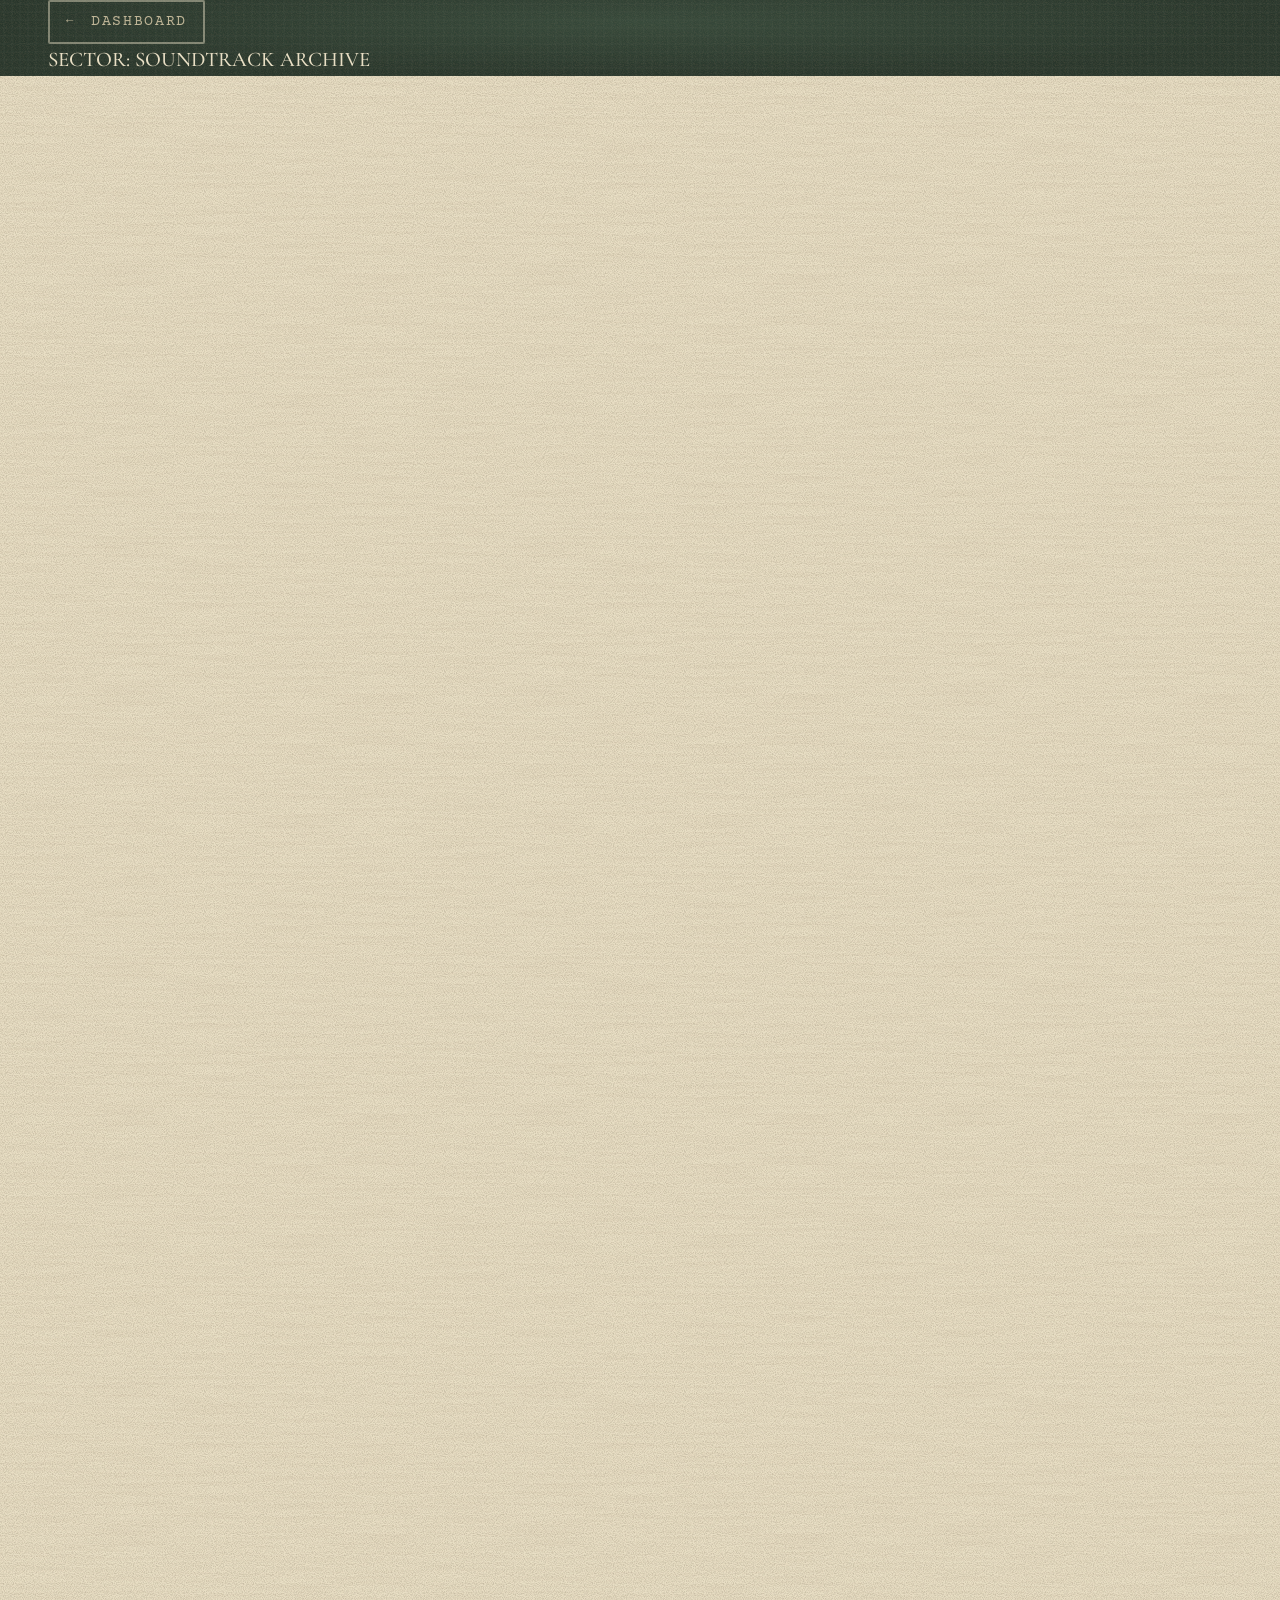
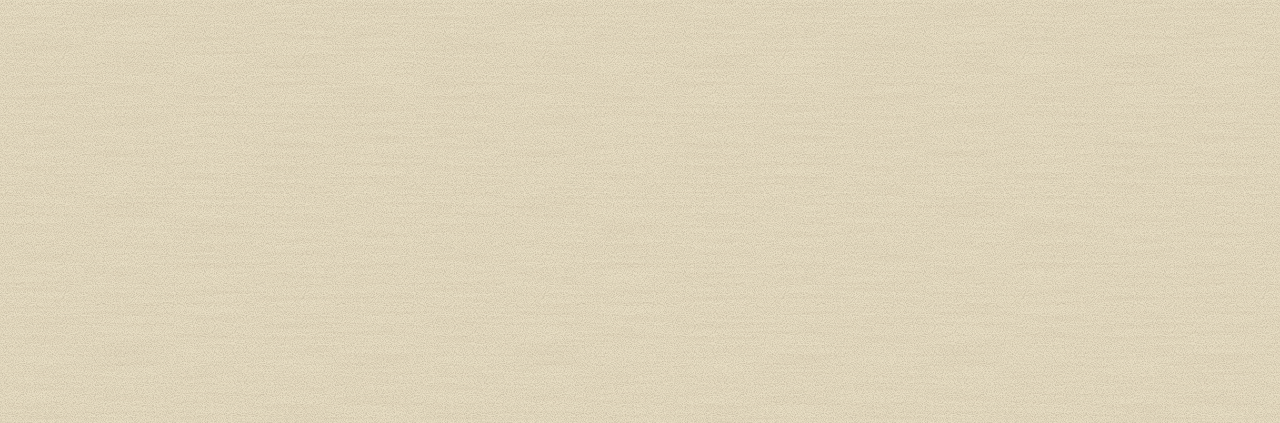
==== commit c5e99708: "Update soundtrack.html" ====
--- a/soundtrack.html
+++ b/soundtrack.html
@@ -125,7 +125,7 @@
           </div>
 
           <!-- Invisible YouTube Player Target -->
-          <div id="yt-player-container" style="display: none;"></div>
+          <div id="yt-player-container" style="position: absolute; width: 1px; height: 1px; opacity: 0; pointer-events: none;"></div>
           <p class="t-meta text-muted t-center mt-3" style="font-size: 0.65rem;">PLAYBACK SYNCHRONIZED VIA YOUTUBE API</p>
 
         </div>
--- a/css/soundtrack.css
+++ b/css/soundtrack.css
@@ -0,0 +1,280 @@
+/* ==========================================================================
+   THE SANIYA ARCHIVE — soundtrack.css
+   Stage 07 · Soundtrack Archive Specific Styles
+   --------------------------------------------------------------------------
+   CSS Album Artwork, Physical Cassette Deck, and Tracklist styling.
+   ========================================================================== */
+
+/* ---- 1. Layout Grids ---- */
+.grid--custom {
+  grid-template-columns: 1fr;
+  gap: var(--sp-6);
+  align-items: start;
+}
+@media (min-width: 1024px) {
+  .grid--custom {
+    grid-template-columns: 420px 1fr;
+  }
+}
+
+/* ---- 2. Vintage Album Cover (Pure CSS Art) ---- */
+.album-cover-wrapper {
+  width: 100%;
+  aspect-ratio: 1 / 1;
+  border-radius: var(--radius-1);
+  padding: 0.4rem;
+  background-color: var(--dusty-cream);
+  border: 1px solid var(--border-soft);
+  box-shadow: var(--shadow-2);
+}
+.album-cover {
+  position: relative;
+  width: 100%;
+  height: 100%;
+  border-radius: 2px;
+  overflow: hidden;
+  /* Vintage warm gradient */
+  background: linear-gradient(180deg, #d38f5f 0%, #b86949 40%, #763e35 100%);
+  background-image: 
+    linear-gradient(180deg, rgba(211, 143, 95, 0.8) 0%, rgba(118, 62, 53, 0.9) 100%),
+    var(--tx-grain);
+}
+
+/* Abstract Sun */
+.album-art-sun {
+  position: absolute;
+  bottom: 25%; left: 50%;
+  transform: translateX(-50%);
+  width: 50%; aspect-ratio: 1;
+  background: radial-gradient(circle, #e9dfc5 0%, #c5975c 60%, transparent 65%);
+  opacity: 0.8;
+  filter: blur(2px);
+}
+
+/* Winding Road */
+.album-art-road {
+  position: absolute;
+  bottom: -10%; left: 50%;
+  transform: translateX(-50%);
+  width: 120%; height: 35%;
+  background: var(--ink);
+  clip-path: polygon(45% 0, 55% 0, 100% 100%, 0% 100%);
+  opacity: 0.7;
+}
+
+/* Typography sitting on the cover */
+.album-cover-text {
+  position: absolute;
+  top: 10%; left: 10%; right: 10%;
+  background: rgba(233, 223, 197, 0.85); /* Parchment wash */
+  backdrop-filter: blur(4px);
+  padding: var(--sp-4);
+  border: 1px solid rgba(41, 41, 31, 0.2);
+  box-shadow: var(--shadow-1);
+  border-radius: 2px;
+}
+
+/* ---- 3. The Cassette Deck ---- */
+.cassette-deck {
+  padding: var(--sp-5);
+  background-image: var(--tx-grain);
+}
+.cassette-physical {
+  position: relative;
+  width: 100%;
+  aspect-ratio: 1.58; /* Standard audio cassette ratio */
+  background: rgba(41, 41, 31, 0.9); /* Smoky dark plastic shell */
+  border-radius: 12px;
+  box-shadow: inset 0 2px 4px rgba(255,255,255,0.1), var(--shadow-2);
+  padding: 0.6rem;
+}
+
+/* Little physical screws */
+.cassette-screws {
+  position: absolute;
+  width: 8px; height: 8px;
+  background: #111;
+  border-radius: 50%;
+  box-shadow: inset 0 1px 1px rgba(255,255,255,0.3);
+}
+.cassette-screws.top-left { top: 6px; left: 6px; }
+.cassette-screws.top-right { top: 6px; right: 6px; }
+.cassette-screws.bottom-left { bottom: 6px; left: 6px; }
+.cassette-screws.bottom-right { bottom: 6px; right: 6px; }
+
+/* The Tape Label */
+.cassette-label {
+  position: relative;
+  width: 100%; height: 68%;
+  background-image: var(--tx-fibers);
+  border-radius: 4px;
+  padding: 0.5rem;
+  display: flex;
+  flex-direction: column;
+}
+
+/* The Tape Window & Reels */
+.tape-window {
+  display: flex;
+  justify-content: space-between;
+  align-items: center;
+  background: #1a1a14;
+  height: 48px;
+  border-radius: 24px;
+  margin-inline: 15%;
+  padding-inline: 4px;
+  box-shadow: inset 0 2px 6px rgba(0,0,0,0.8);
+  position: relative;
+  overflow: hidden;
+}
+
+.tape-bridge {
+  position: absolute;
+  top: 50%; left: 50%;
+  transform: translate(-50%, -50%);
+  width: 40%; height: 2px;
+  background: rgba(255,255,255,0.1);
+  z-index: 1;
+}
+
+/* Animating Gears */
+.reel {
+  width: 36px; height: 36px;
+  background: #e9dfc5;
+  border-radius: 50%;
+  position: relative;
+  z-index: 2;
+  box-shadow: 0 0 0 6px #29291f; /* Simulates wrapped tape */
+}
+.reel-teeth {
+  position: absolute;
+  inset: 4px;
+  border: 4px dashed #29291f; /* Creating the gear teeth effect purely in CSS */
+  border-radius: 50%;
+}
+
+/* Reel Animation Logic */
+@keyframes spin-reels {
+  100% { transform: rotate(360deg); }
+}
+/* Default paused state */
+.reel {
+  animation: spin-reels 3s linear infinite;
+  animation-play-state: paused;
+}
+/* Triggered by JS when YT state is PLAYING */
+.cassette-physical.is-playing .reel {
+  animation-play-state: running;
+}
+
+/* Cassette Bottom Trap (The trapezoid section at the bottom of tapes) */
+.cassette-bottom-trap {
+  position: absolute;
+  bottom: 0; left: 15%; right: 15%;
+  height: 15%;
+  background: rgba(20, 20, 15, 0.5);
+  clip-path: polygon(5% 0, 95% 0, 100% 100%, 0 100%);
+  border-top: 1px solid rgba(255,255,255,0.05);
+}
+
+/* Cassette Controls */
+.cassette-controls {
+  gap: var(--sp-2);
+}
+.control-btn {
+  flex: 1;
+  padding: 0.5rem;
+  font-size: 1.2rem;
+  transition: transform 0.1s, box-shadow 0.1s;
+}
+.control-btn:active {
+  transform: translateY(2px);
+  box-shadow: inset 0 2px 4px rgba(0,0,0,0.4) !important;
+}
+
+/* ---- 4. The Mixtape Insert (Tracklist) ---- */
+.side-badge {
+  display: inline-block;
+  padding: 0.1rem 0.4rem;
+  font-family: var(--font-doc);
+  font-size: 1rem;
+  font-weight: bold;
+  border-radius: 2px;
+}
+
+.track-item {
+  display: flex;
+  align-items: flex-start;
+  gap: var(--sp-3);
+  padding: var(--sp-2);
+  border-bottom: 1px dotted var(--border-soft);
+  cursor: pointer;
+  border-radius: 2px;
+  transition: background-color var(--dur-fast), transform var(--dur-fast);
+}
+.track-item:hover {
+  background-color: rgba(41, 41, 31, 0.05);
+  transform: translateX(4px);
+}
+.track-item.is-active {
+  background-color: var(--warning-wash);
+  border-left: 3px solid var(--oxide);
+}
+.track-item.is-active .track-title {
+  color: var(--oxide);
+  font-weight: var(--fw-bold);
+}
+
+.track-number {
+  font-family: var(--font-doc);
+  font-weight: bold;
+  color: var(--text-muted);
+  width: 1.5rem;
+  flex-shrink: 0;
+}
+.track-details {
+  display: flex;
+  flex-direction: column;
+}
+.track-title {
+  font-family: var(--font-type);
+  font-size: 1.05rem;
+  line-height: 1.2;
+}
+.track-artist {
+  font-family: var(--font-doc);
+  font-size: 0.75rem;
+  color: var(--text-secondary);
+  margin-top: 0.2rem;
+}
+
+/* ---- 5. Toasts (Easter Egg) ---- */
+.toast-container {
+  position: fixed;
+  bottom: var(--sp-5);
+  left: 50%;
+  transform: translateX(-50%);
+  z-index: var(--z-toast);
+  pointer-events: none;
+}
+.system-toast {
+  padding: var(--sp-3) var(--sp-5);
+  background-color: var(--dusty-cream);
+  border: 1px solid var(--ink);
+  box-shadow: var(--shadow-floating);
+  font-family: var(--font-doc);
+  font-size: var(--fs-meta);
+  font-weight: var(--fw-bold);
+  text-transform: uppercase;
+  color: var(--oxide);
+  animation: toast-enter 0.4s ease forwards, toast-exit 0.4s ease 3.5s forwards;
+}
+
+@keyframes toast-enter {
+  from { opacity: 0; transform: translateY(20px); }
+  to { opacity: 1; transform: translateY(0); }
+}
+@keyframes toast-exit {
+  from { opacity: 1; transform: translateY(0); }
+  to { opacity: 0; transform: translateY(-10px); }
+}
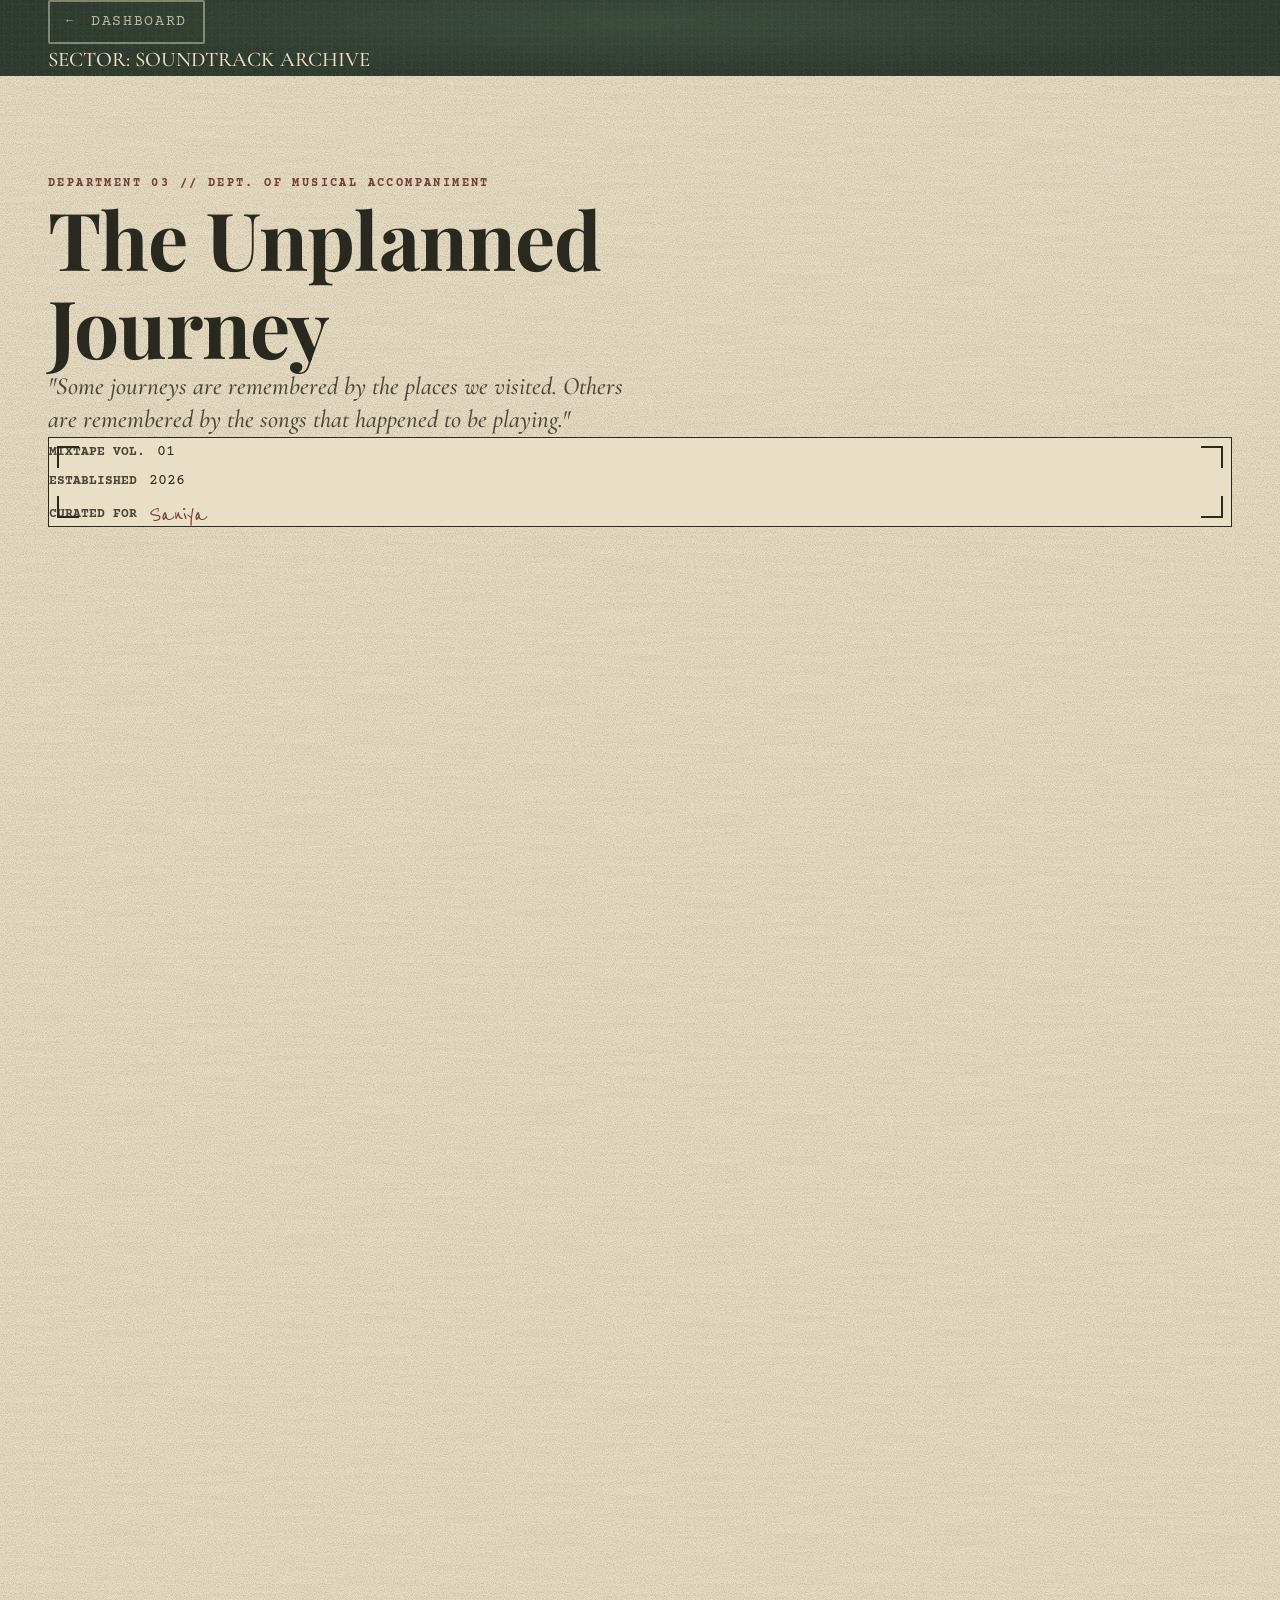
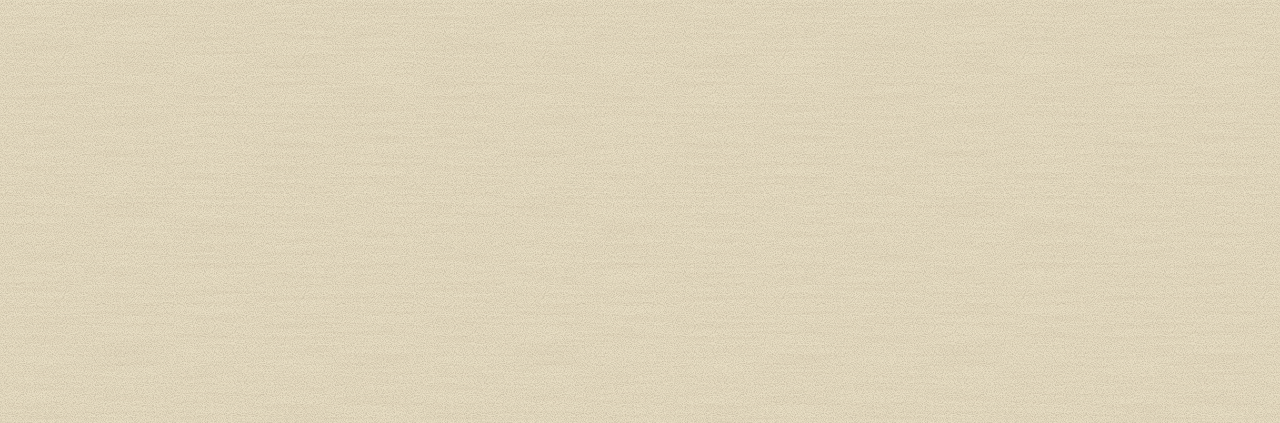
==== commit a6b09b20: "Update soundtrack.html" ====
--- a/soundtrack.html
+++ b/soundtrack.html
@@ -41,7 +41,7 @@
   <main id="soundtrack-main" class="container container--max section">
     
     <!-- B. INTRODUCTION -->
-    <section class="registry-intro flex-between mb-6 stagger js-reveal">
+    <section class="registry-intro flex-between mb-6 stagger">
       <div class="intro-text" style="max-width: 38rem;">
         <p class="t-eyebrow">Department 03 // Dept. of Musical Accompaniment</p>
         <h1 class="t-display mt-2">The Unplanned Journey</h1>
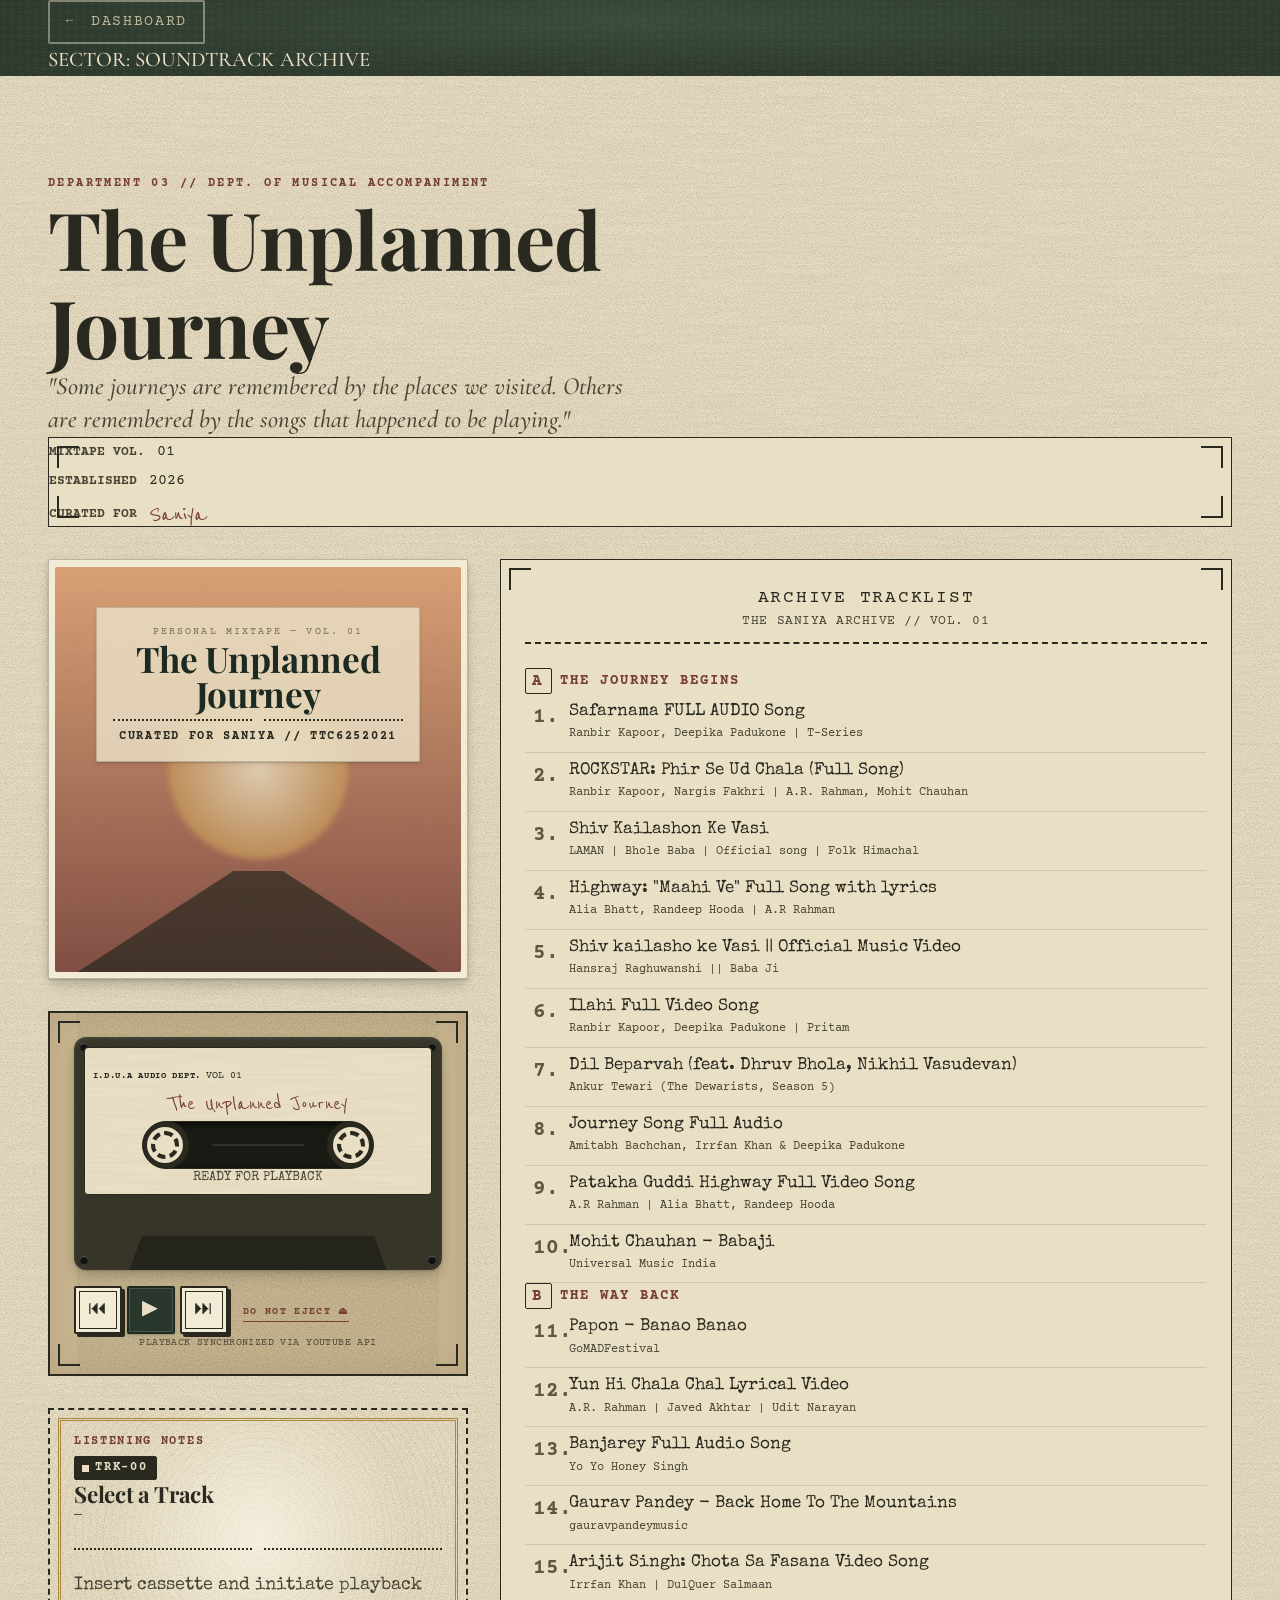
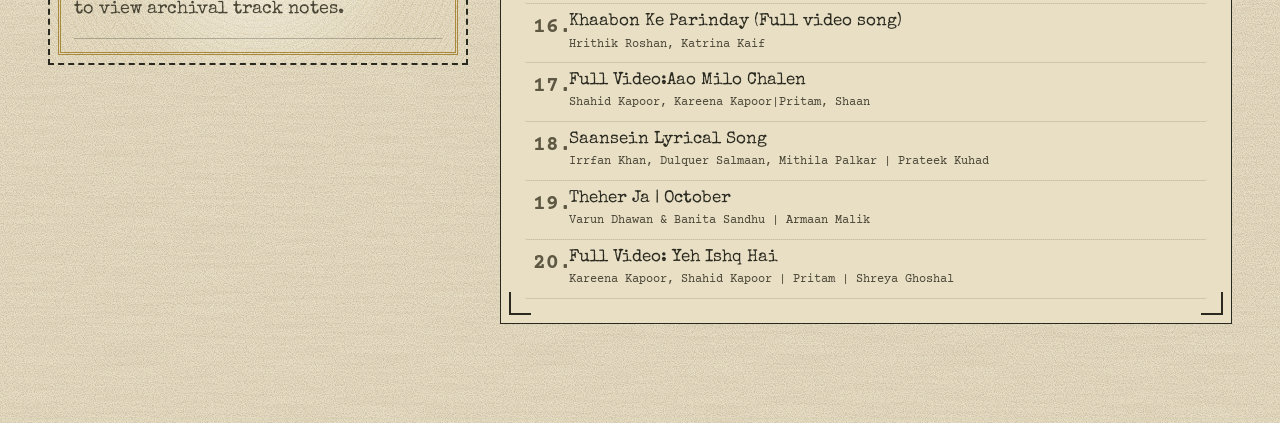
==== commit 9905c4f9: "Update soundtrack.html" ====
--- a/soundtrack.html
+++ b/soundtrack.html
@@ -54,7 +54,7 @@
       </div>
     </section>
 
-    <div class="grid grid--custom mt-6 js-reveal">
+    <div class="grid grid--custom mt-6">
       
       <!-- C. THE LISTENING ROOM (Left Column) -->
       <div class="listening-room stack stack--lg">
